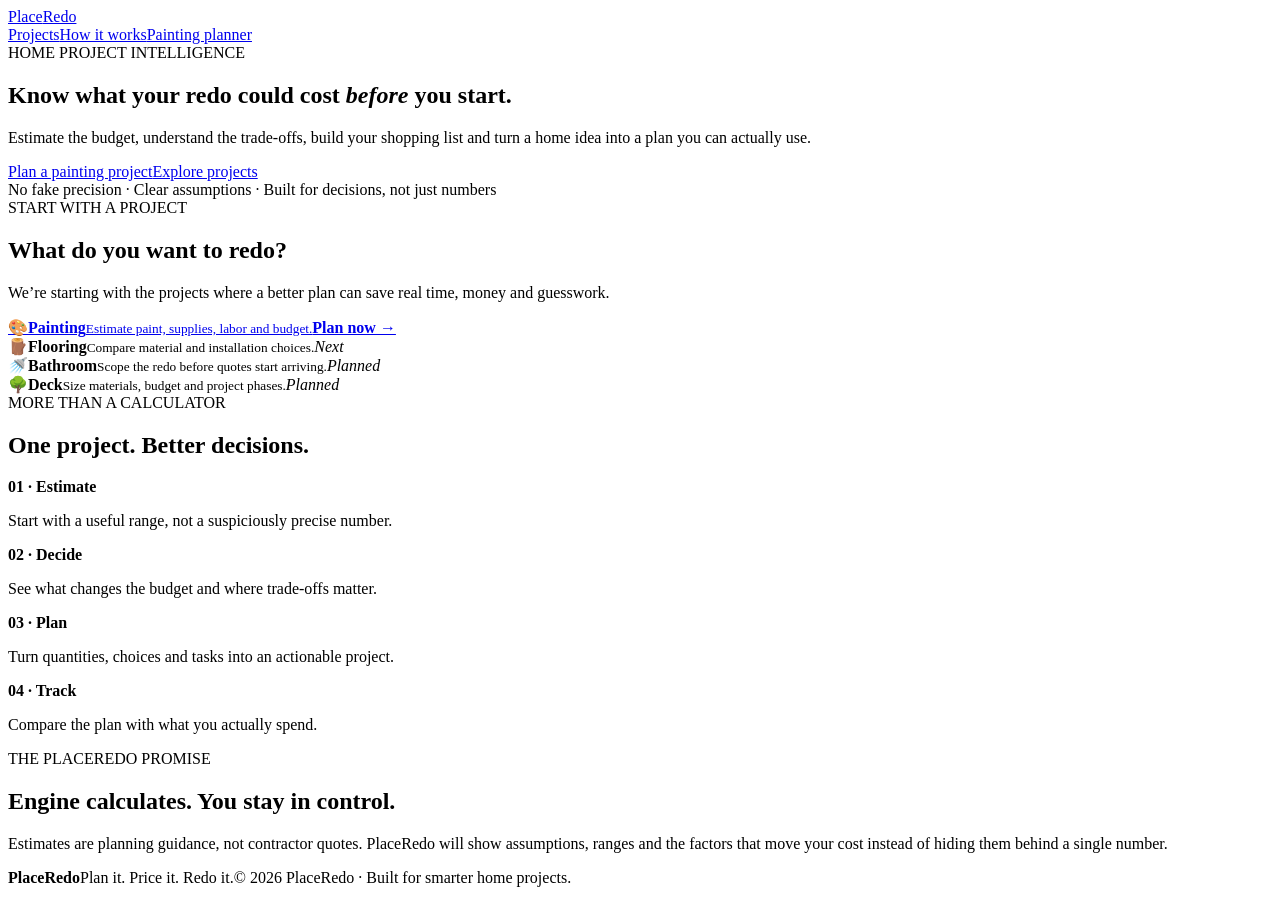
==== index.html @ 25f07af9 "Initialize PlaceRedo foundation and Painting Planner v0.1" ====
<!doctype html>
<html lang="en">
<head>
<meta charset="utf-8"><meta name="viewport" content="width=device-width,initial-scale=1">
<title>PlaceRedo — Plan it. Price it. Redo it.</title>
<meta name="description" content="Plan smarter home projects with practical estimates, material quantities, budget choices and project tracking.">
<link rel="canonical" href="https://placeredo.com/">
<meta property="og:title" content="PlaceRedo — Plan it. Price it. Redo it.">
<meta property="og:description" content="Know the cost. See your options. Make a smarter home project plan.">
<meta property="og:type" content="website"><meta property="og:url" content="https://placeredo.com/">
<link rel="stylesheet" href="assets/css/style.css">
<script type="application/ld+json">{"@context":"https://schema.org","@type":"WebSite","name":"PlaceRedo","url":"https://placeredo.com/","description":"Home project planning and cost intelligence."}</script>
</head>
<body>
<header class="nav"><a class="brand" href="/">Place<span>Redo</span></a><nav><a href="#projects">Projects</a><a href="#how">How it works</a><a href="painting/">Painting planner</a></nav></header>
<main>
<section class="hero"><div class="eyebrow">HOME PROJECT INTELLIGENCE</div><h1>Know what your redo could cost <em>before</em> you start.</h1><p class="lead">Estimate the budget, understand the trade-offs, build your shopping list and turn a home idea into a plan you can actually use.</p><div class="actions"><a class="btn primary" href="painting/">Plan a painting project</a><a class="btn" href="#projects">Explore projects</a></div><div class="trust">No fake precision · Clear assumptions · Built for decisions, not just numbers</div></section>
<section id="projects" class="section"><div class="kicker">START WITH A PROJECT</div><h2>What do you want to redo?</h2><p>We’re starting with the projects where a better plan can save real time, money and guesswork.</p><div class="grid">
<a class="card live" href="painting/"><span>🎨</span><b>Painting</b><small>Estimate paint, supplies, labor and budget.</small><strong>Plan now →</strong></a>
<div class="card"><span>🪵</span><b>Flooring</b><small>Compare material and installation choices.</small><i>Next</i></div>
<div class="card"><span>🚿</span><b>Bathroom</b><small>Scope the redo before quotes start arriving.</small><i>Planned</i></div>
<div class="card"><span>🌳</span><b>Deck</b><small>Size materials, budget and project phases.</small><i>Planned</i></div>
</div></section>
<section id="how" class="section dark"><div class="kicker">MORE THAN A CALCULATOR</div><h2>One project. Better decisions.</h2><div class="steps"><div><b>01 · Estimate</b><p>Start with a useful range, not a suspiciously precise number.</p></div><div><b>02 · Decide</b><p>See what changes the budget and where trade-offs matter.</p></div><div><b>03 · Plan</b><p>Turn quantities, choices and tasks into an actionable project.</p></div><div><b>04 · Track</b><p>Compare the plan with what you actually spend.</p></div></div></section>
<section class="section promise"><div><div class="kicker">THE PLACEREDO PROMISE</div><h2>Engine calculates. You stay in control.</h2></div><p>Estimates are planning guidance, not contractor quotes. PlaceRedo will show assumptions, ranges and the factors that move your cost instead of hiding them behind a single number.</p></section>
</main>
<footer><b>PlaceRedo</b><span>Plan it. Price it. Redo it.</span><span>© 2026 PlaceRedo · Built for smarter home projects.</span></footer>
</body></html>
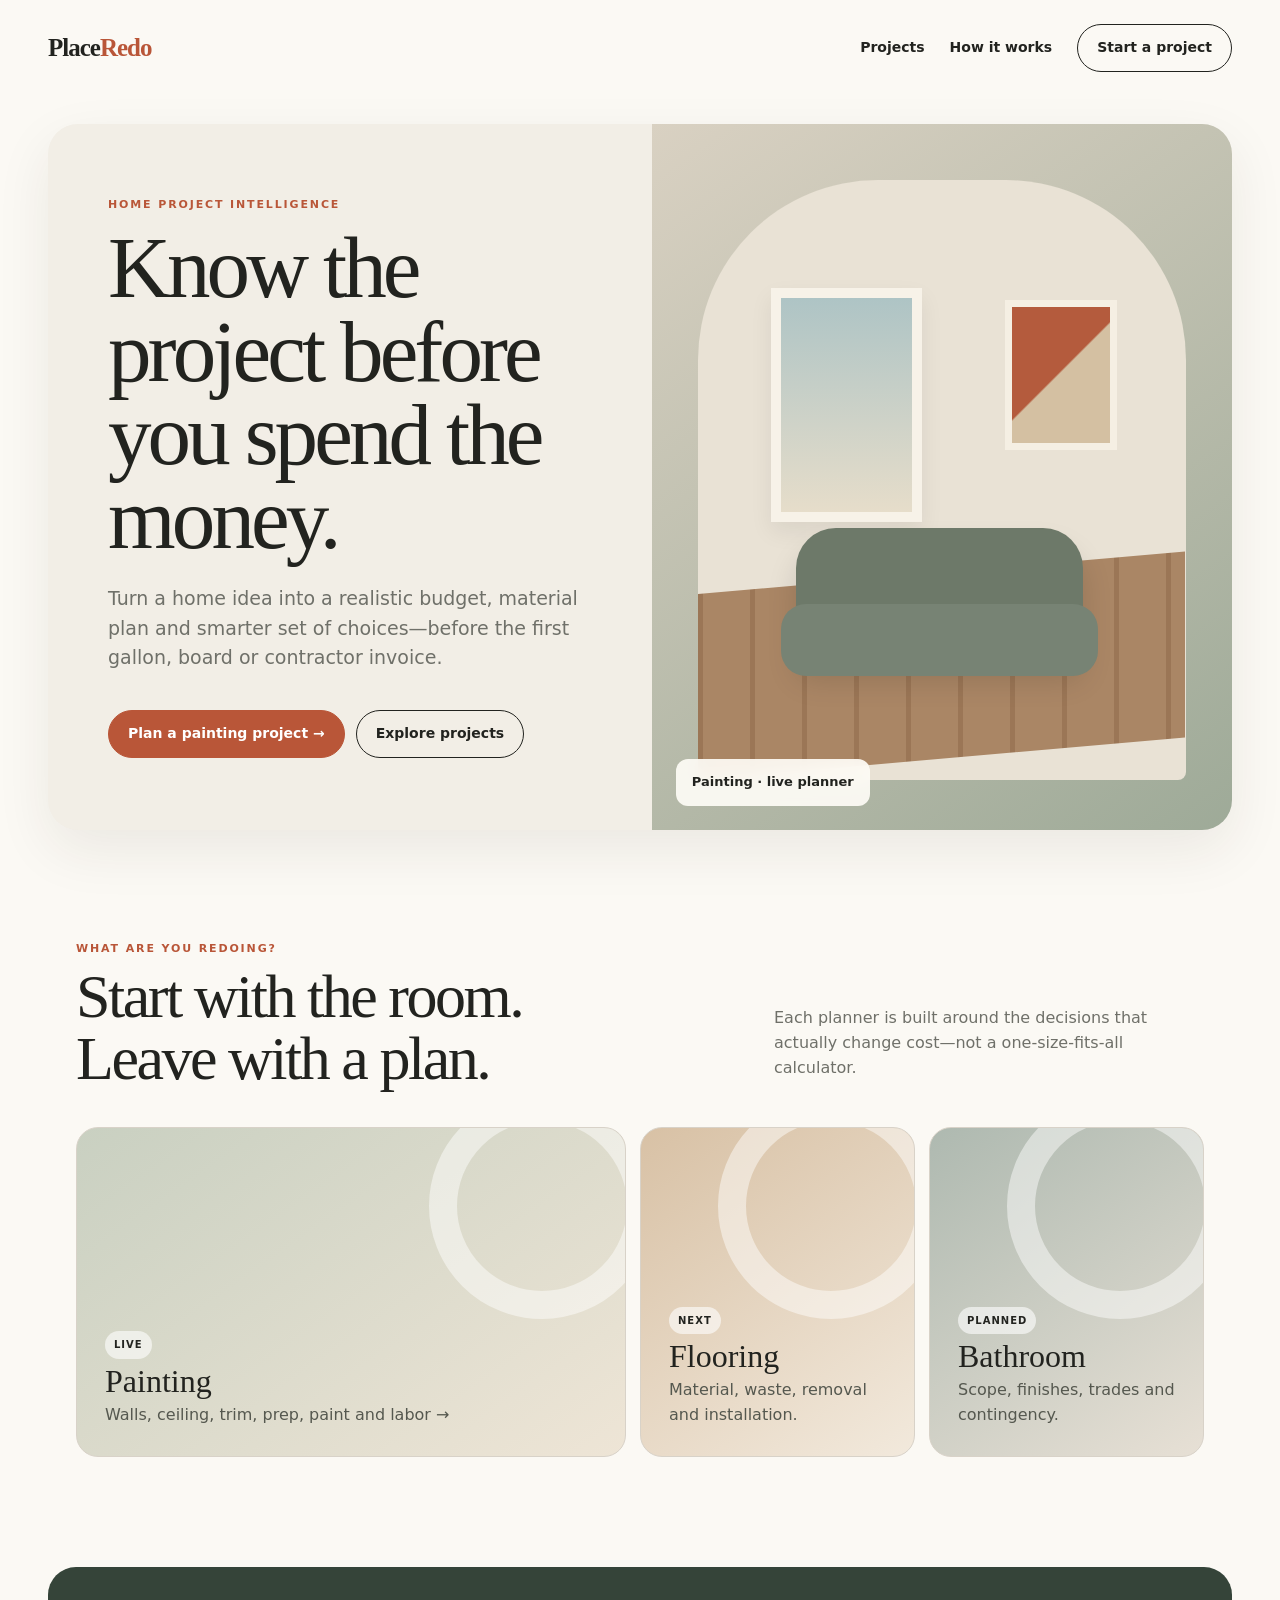
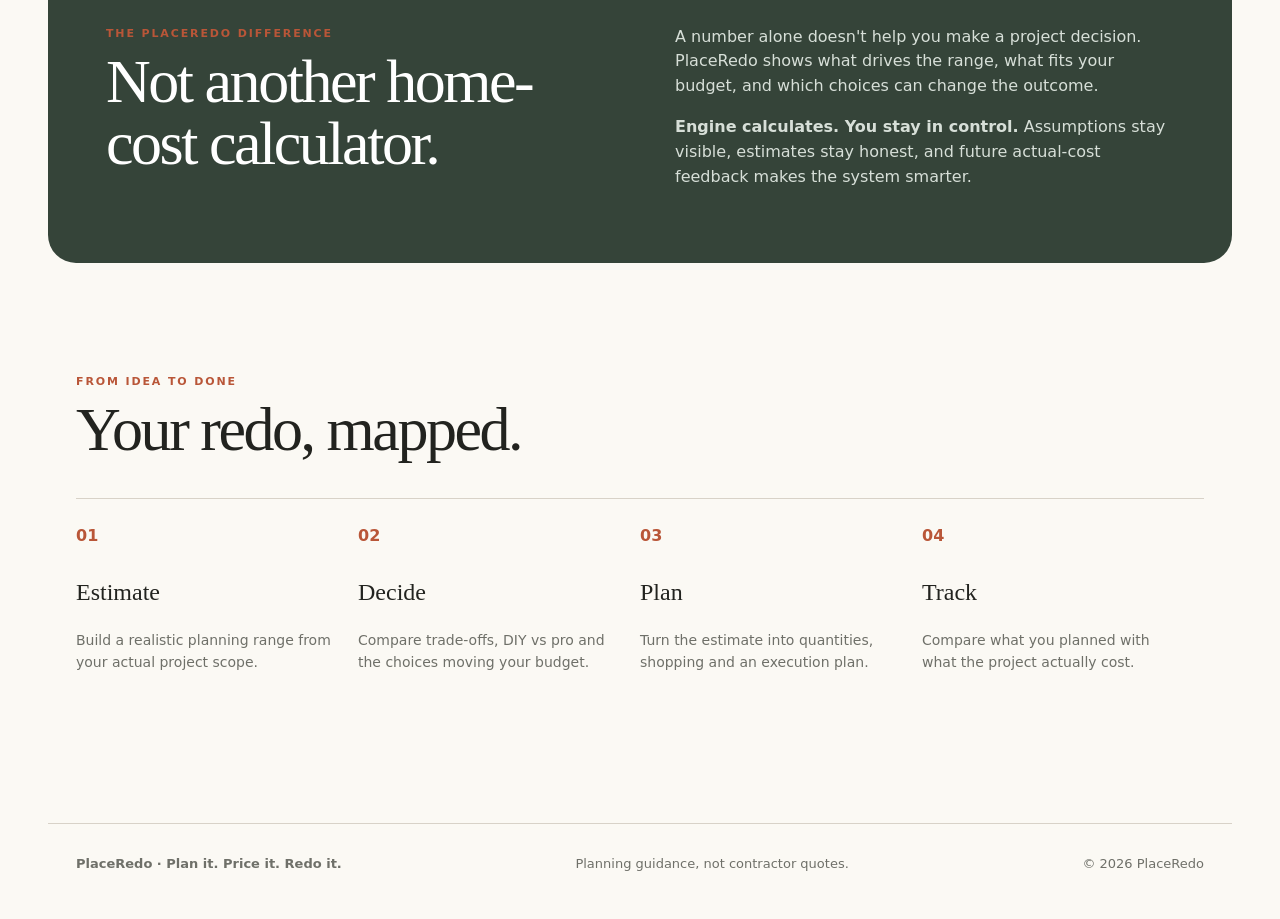
==== commit 00dec657: "Redesign PlaceRedo homepage for homeowner-first v2" ====
--- a/index.html
+++ b/index.html
@@ -1,28 +1,4 @@
-<!doctype html>
-<html lang="en">
-<head>
-<meta charset="utf-8"><meta name="viewport" content="width=device-width,initial-scale=1">
-<title>PlaceRedo — Plan it. Price it. Redo it.</title>
-<meta name="description" content="Plan smarter home projects with practical estimates, material quantities, budget choices and project tracking.">
-<link rel="canonical" href="https://placeredo.com/">
-<meta property="og:title" content="PlaceRedo — Plan it. Price it. Redo it.">
-<meta property="og:description" content="Know the cost. See your options. Make a smarter home project plan.">
-<meta property="og:type" content="website"><meta property="og:url" content="https://placeredo.com/">
-<link rel="stylesheet" href="assets/css/style.css">
-<script type="application/ld+json">{"@context":"https://schema.org","@type":"WebSite","name":"PlaceRedo","url":"https://placeredo.com/","description":"Home project planning and cost intelligence."}</script>
-</head>
-<body>
-<header class="nav"><a class="brand" href="/">Place<span>Redo</span></a><nav><a href="#projects">Projects</a><a href="#how">How it works</a><a href="painting/">Painting planner</a></nav></header>
-<main>
-<section class="hero"><div class="eyebrow">HOME PROJECT INTELLIGENCE</div><h1>Know what your redo could cost <em>before</em> you start.</h1><p class="lead">Estimate the budget, understand the trade-offs, build your shopping list and turn a home idea into a plan you can actually use.</p><div class="actions"><a class="btn primary" href="painting/">Plan a painting project</a><a class="btn" href="#projects">Explore projects</a></div><div class="trust">No fake precision · Clear assumptions · Built for decisions, not just numbers</div></section>
-<section id="projects" class="section"><div class="kicker">START WITH A PROJECT</div><h2>What do you want to redo?</h2><p>We’re starting with the projects where a better plan can save real time, money and guesswork.</p><div class="grid">
-<a class="card live" href="painting/"><span>🎨</span><b>Painting</b><small>Estimate paint, supplies, labor and budget.</small><strong>Plan now →</strong></a>
-<div class="card"><span>🪵</span><b>Flooring</b><small>Compare material and installation choices.</small><i>Next</i></div>
-<div class="card"><span>🚿</span><b>Bathroom</b><small>Scope the redo before quotes start arriving.</small><i>Planned</i></div>
-<div class="card"><span>🌳</span><b>Deck</b><small>Size materials, budget and project phases.</small><i>Planned</i></div>
-</div></section>
-<section id="how" class="section dark"><div class="kicker">MORE THAN A CALCULATOR</div><h2>One project. Better decisions.</h2><div class="steps"><div><b>01 · Estimate</b><p>Start with a useful range, not a suspiciously precise number.</p></div><div><b>02 · Decide</b><p>See what changes the budget and where trade-offs matter.</p></div><div><b>03 · Plan</b><p>Turn quantities, choices and tasks into an actionable project.</p></div><div><b>04 · Track</b><p>Compare the plan with what you actually spend.</p></div></div></section>
-<section class="section promise"><div><div class="kicker">THE PLACEREDO PROMISE</div><h2>Engine calculates. You stay in control.</h2></div><p>Estimates are planning guidance, not contractor quotes. PlaceRedo will show assumptions, ranges and the factors that move your cost instead of hiding them behind a single number.</p></section>
-</main>
-<footer><b>PlaceRedo</b><span>Plan it. Price it. Redo it.</span><span>© 2026 PlaceRedo · Built for smarter home projects.</span></footer>
-</body></html>+<!doctype html><html lang="en"><head><meta charset="utf-8"><meta name="viewport" content="width=device-width,initial-scale=1"><title>PlaceRedo — Plan it. Price it. Redo it.</title><meta name="description" content="Plan smarter home projects with practical estimates, material quantities, budget choices and project tracking."><link rel="canonical" href="https://placeredo.com/"><link rel="stylesheet" href="assets/css/style.css"><meta property="og:title" content="PlaceRedo — Plan it. Price it. Redo it."><meta property="og:description" content="Know the project before you spend the money."><meta property="og:type" content="website"><meta property="og:url" content="https://placeredo.com/"></head><body><header class="nav"><a class="brand" href="./">Place<span>Redo</span></a><nav><a href="#projects">Projects</a><a href="#how">How it works</a><a class="btn" href="painting/">Start a project</a></nav></header><main><section class="hero"><div class="hero-stage"><div class="hero-copy"><div class="kicker">HOME PROJECT INTELLIGENCE</div><h1>Know the project before you spend the money.</h1><p class="lead">Turn a home idea into a realistic budget, material plan and smarter set of choices—before the first gallon, board or contractor invoice.</p><div class="actions"><a class="btn primary" href="painting/">Plan a painting project →</a><a class="btn" href="#projects">Explore projects</a></div></div><div class="hero-visual" aria-label="Stylized finished living room"><div class="room"><div class="window"></div><div class="art"></div><div class="sofa"></div></div><div class="visual-tag">Painting · live planner</div></div></div></section>
+<section id="projects" class="project-section"><div class="section-head"><div><div class="kicker">WHAT ARE YOU REDOING?</div><h2>Start with the room.<br>Leave with a plan.</h2></div><p>Each planner is built around the decisions that actually change cost—not a one-size-fits-all calculator.</p></div><div class="projects"><a class="project" href="painting/"><span class="badge">LIVE</span><h3>Painting</h3><p>Walls, ceiling, trim, prep, paint and labor →</p></a><div class="project"><span class="badge">NEXT</span><h3>Flooring</h3><p>Material, waste, removal and installation.</p></div><div class="project"><span class="badge">PLANNED</span><h3>Bathroom</h3><p>Scope, finishes, trades and contingency.</p></div></div></section>
+<section class="story"><div><div class="kicker">THE PLACEREDO DIFFERENCE</div><h2>Not another home-cost calculator.</h2></div><div><p>A number alone doesn't help you make a project decision. PlaceRedo shows what drives the range, what fits your budget, and which choices can change the outcome.</p><p><b>Engine calculates. You stay in control.</b> Assumptions stay visible, estimates stay honest, and future actual-cost feedback makes the system smarter.</p></div></section>
+<section id="how" class="steps"><div class="section-head"><div><div class="kicker">FROM IDEA TO DONE</div><h2>Your redo, mapped.</h2></div></div><div class="steps-grid"><div class="step"><b>01</b><h3>Estimate</h3><p>Build a realistic planning range from your actual project scope.</p></div><div class="step"><b>02</b><h3>Decide</h3><p>Compare trade-offs, DIY vs pro and the choices moving your budget.</p></div><div class="step"><b>03</b><h3>Plan</h3><p>Turn the estimate into quantities, shopping and an execution plan.</p></div><div class="step"><b>04</b><h3>Track</h3><p>Compare what you planned with what the project actually cost.</p></div></div></section></main><footer><b>PlaceRedo · Plan it. Price it. Redo it.</b><span>Planning guidance, not contractor quotes.</span><span>© 2026 PlaceRedo</span></footer></body></html>
--- a/assets/css/style.css
+++ b/assets/css/style.css
@@ -0,0 +1 @@
+:root{--ink:#22231f;--muted:#6f7069;--plaster:#f2eee6;--paper:#fbf9f4;--card:#fffdf8;--terracotta:#b95638;--terracotta-dark:#91412b;--sage:#697a67;--olive:#354439;--sand:#d7c8b1;--line:#d8d2c8;--shadow:0 20px 55px rgba(45,39,31,.08);--serif:Georgia,"Times New Roman",serif;--sans:Inter,ui-sans-serif,system-ui,-apple-system,BlinkMacSystemFont,"Segoe UI",sans-serif}*{box-sizing:border-box}html{scroll-behavior:smooth}body{margin:0;background:var(--paper);color:var(--ink);font-family:var(--sans);line-height:1.55}a{color:inherit;text-decoration:none}.nav{max-width:1240px;margin:auto;padding:24px 28px;display:flex;align-items:center;justify-content:space-between;gap:28px}.brand{font-family:var(--serif);font-size:25px;font-weight:700;letter-spacing:-1px}.brand span{color:var(--terracotta)}nav{display:flex;gap:25px;align-items:center;font-size:14px;font-weight:700}nav a:hover{color:var(--terracotta)}.hero{max-width:1240px;margin:28px auto 0;padding:0 28px}.hero-stage{min-height:610px;border-radius:30px;overflow:hidden;background:var(--plaster);display:grid;grid-template-columns:1.02fr .98fr;box-shadow:var(--shadow)}.hero-copy{padding:72px 60px;display:flex;flex-direction:column;justify-content:center}.kicker,.eyebrow{font-size:11px;font-weight:850;letter-spacing:.17em;text-transform:uppercase;color:var(--terracotta)}h1,h2,h3,p{margin-top:0}.hero h1,.planner h1,.section-title h2,.method h2{font-family:var(--serif);font-weight:500;letter-spacing:-.045em;line-height:.96}.hero h1{font-size:clamp(52px,6.8vw,88px);margin:13px 0 24px}.lead{font-size:19px;color:var(--muted);max-width:650px}.actions{display:flex;gap:11px;flex-wrap:wrap;margin-top:18px}.btn{display:inline-flex;align-items:center;justify-content:center;min-height:48px;padding:0 19px;border:1px solid var(--ink);border-radius:999px;font-weight:800;font-size:14px}.btn.primary{background:var(--terracotta);border-color:var(--terracotta);color:#fff}.btn.primary:hover{background:var(--terracotta-dark)}.hero-visual{position:relative;min-height:610px;background:linear-gradient(145deg,#d9d1c2,#9eaa98);overflow:hidden}.room{position:absolute;inset:8% 8% 7%;background:#e9e2d5;border-radius:180px 180px 8px 8px;overflow:hidden}.room:before{content:"";position:absolute;left:0;right:0;bottom:0;height:31%;background:repeating-linear-gradient(90deg,#9b7656 0 5px,#aa8665 5px 52px);transform:skewY(-5deg);transform-origin:left bottom}.window{position:absolute;left:15%;top:18%;width:31%;height:39%;background:linear-gradient(#aec4c5,#e6ddca);border:10px solid #f7f2e8;box-shadow:0 10px 22px #0001}.sofa{position:absolute;left:20%;bottom:20%;width:59%;height:22%;border-radius:40px 40px 14px 14px;background:#6d7969;box-shadow:0 20px 30px #0002}.sofa:before{content:"";position:absolute;left:-5%;right:-5%;bottom:-12%;height:55%;border-radius:25px;background:#778374}.art{position:absolute;right:14%;top:20%;width:23%;height:25%;border:7px solid #f5efe3;background:linear-gradient(135deg,#b45b3d 0 48%,#d4c0a2 49%)}.visual-tag{position:absolute;left:24px;bottom:24px;background:#fffdf8e8;backdrop-filter:blur(8px);padding:13px 16px;border-radius:12px;font-size:13px;font-weight:800}.project-section,.story,.steps{max-width:1184px;margin:110px auto;padding:0 28px}.section-head{display:flex;justify-content:space-between;align-items:end;gap:30px;margin-bottom:30px}.section-head h2,.story h2{font:500 clamp(38px,5vw,62px)/1 var(--serif);letter-spacing:-.04em;margin:8px 0}.section-head p{max-width:430px;color:var(--muted)}.projects{display:grid;grid-template-columns:2fr 1fr 1fr;gap:14px}.project{min-height:330px;border-radius:22px;padding:28px;display:flex;flex-direction:column;justify-content:flex-end;position:relative;overflow:hidden;background:var(--plaster);border:1px solid var(--line)}.project:first-child{background:linear-gradient(145deg,#c9d0c1,#eee5d6)}.project:nth-child(2){background:linear-gradient(145deg,#d8c1a5,#f2e9dc)}.project:nth-child(3){background:linear-gradient(145deg,#aeb9b0,#e7e0d5)}.project:before{content:"";position:absolute;width:170px;height:170px;border:28px solid #fff7;border-radius:50%;right:-30px;top:-35px}.project>*{position:relative}.project h3{font:500 32px/1 var(--serif);margin:6px 0}.project p{color:#55584f;margin:0}.badge{align-self:flex-start;background:#fff9;border-radius:999px;padding:6px 9px;font-size:10px;font-weight:850;letter-spacing:.1em}.story{background:var(--olive);color:#fff;border-radius:28px;padding:58px;display:grid;grid-template-columns:1fr 1fr;gap:70px}.story p{color:#d7dfd8}.steps-grid{display:grid;grid-template-columns:repeat(4,1fr);border-top:1px solid var(--line)}.step{padding:25px 22px 25px 0}.step b{display:block;color:var(--terracotta);margin-bottom:30px}.step h3{font:500 24px var(--serif)}.step p{color:var(--muted);font-size:14px}footer{border-top:1px solid var(--line);max-width:1184px;margin:90px auto 0;padding:30px 28px 45px;display:flex;justify-content:space-between;gap:20px;color:var(--muted);font-size:13px}@media(max-width:900px){.hero-stage{grid-template-columns:1fr}.hero-copy{padding:55px 38px}.hero-visual{min-height:430px}.projects{grid-template-columns:1fr 1fr}.project:first-child{grid-column:1/-1}.story{grid-template-columns:1fr;gap:20px}.steps-grid{grid-template-columns:1fr 1fr}}@media(max-width:600px){.nav{padding:20px}.nav nav a:not(:last-child){display:none}.hero{padding:0 14px;margin-top:8px}.hero-stage{border-radius:20px}.hero-copy{padding:40px 25px}.hero h1{font-size:49px}.hero-visual{min-height:340px}.project-section,.steps{margin-top:75px;padding:0 18px}.section-head{display:block}.projects{grid-template-columns:1fr}.project:first-child{grid-column:auto}.project{min-height:250px}.story{margin:75px 14px;padding:34px 25px}.steps-grid{grid-template-columns:1fr}.step{border-bottom:1px solid var(--line)}footer{margin-top:65px;padding:25px 20px;flex-direction:column}}
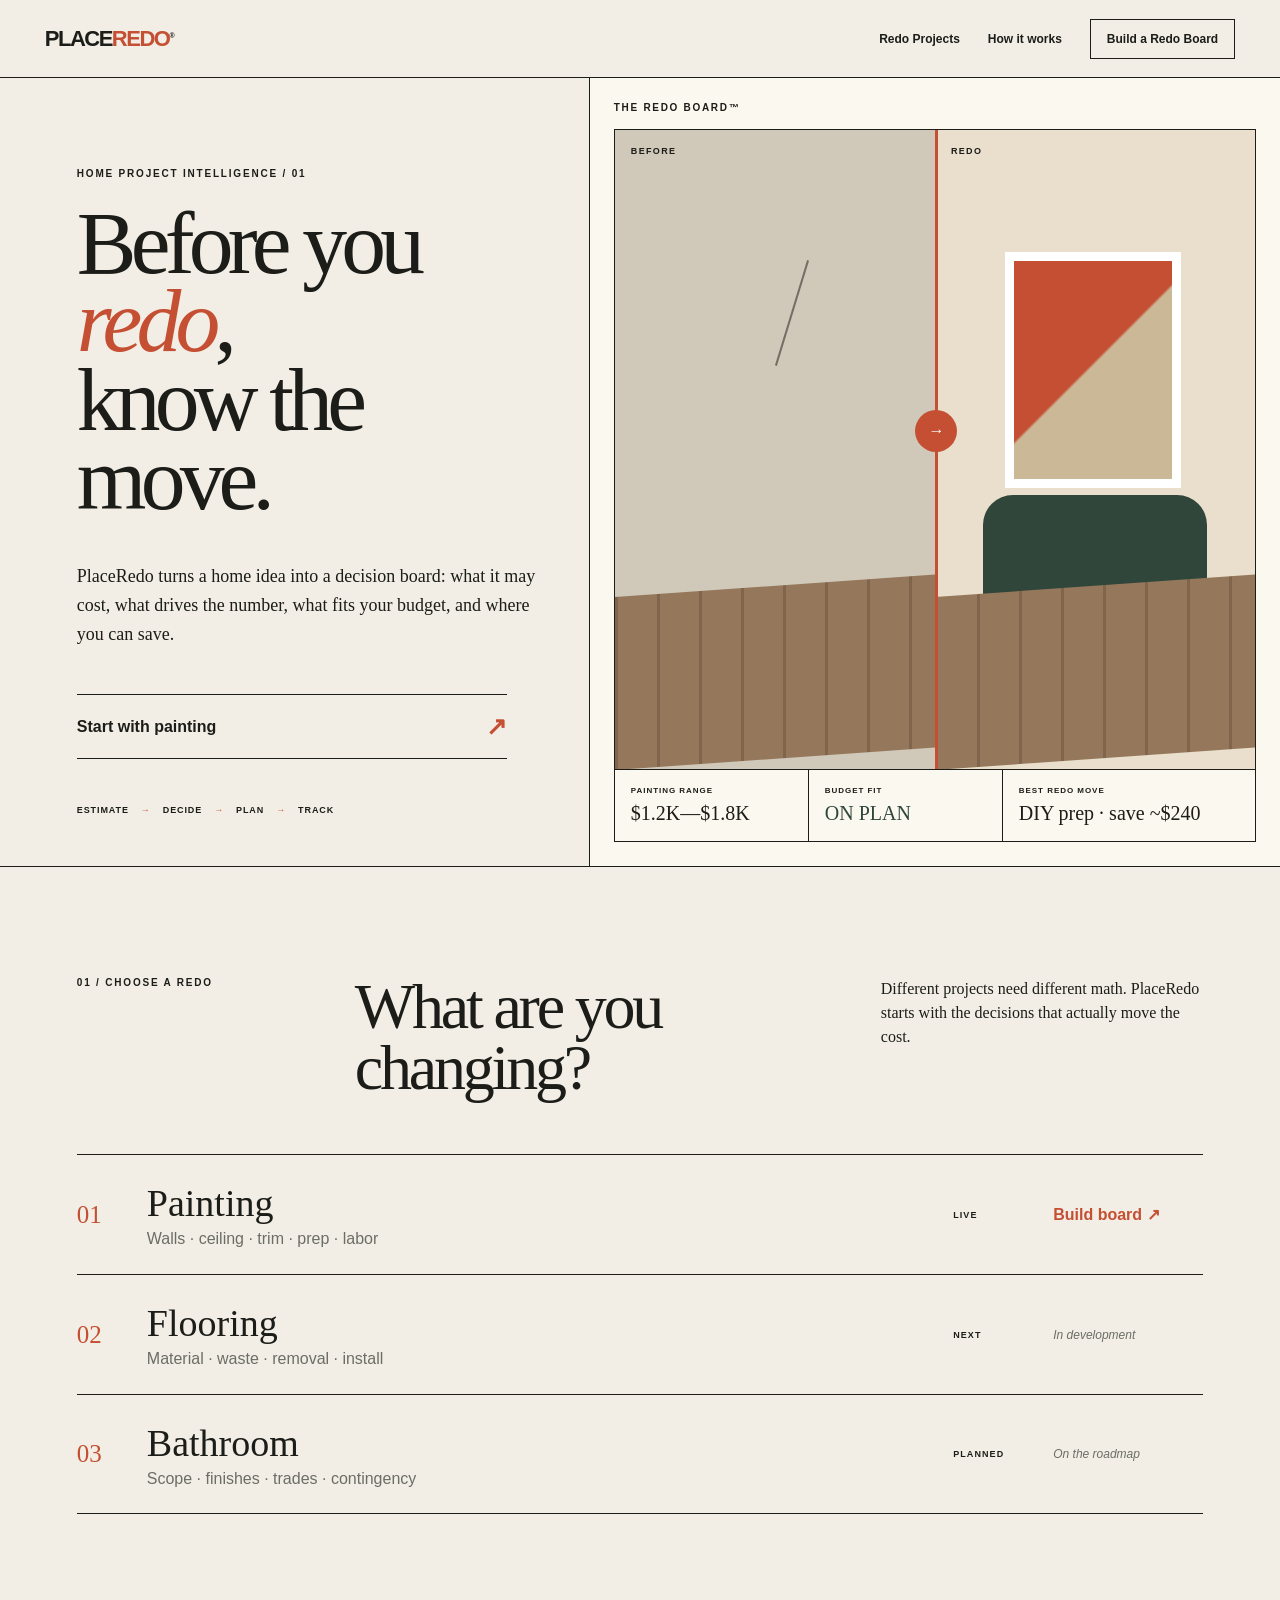
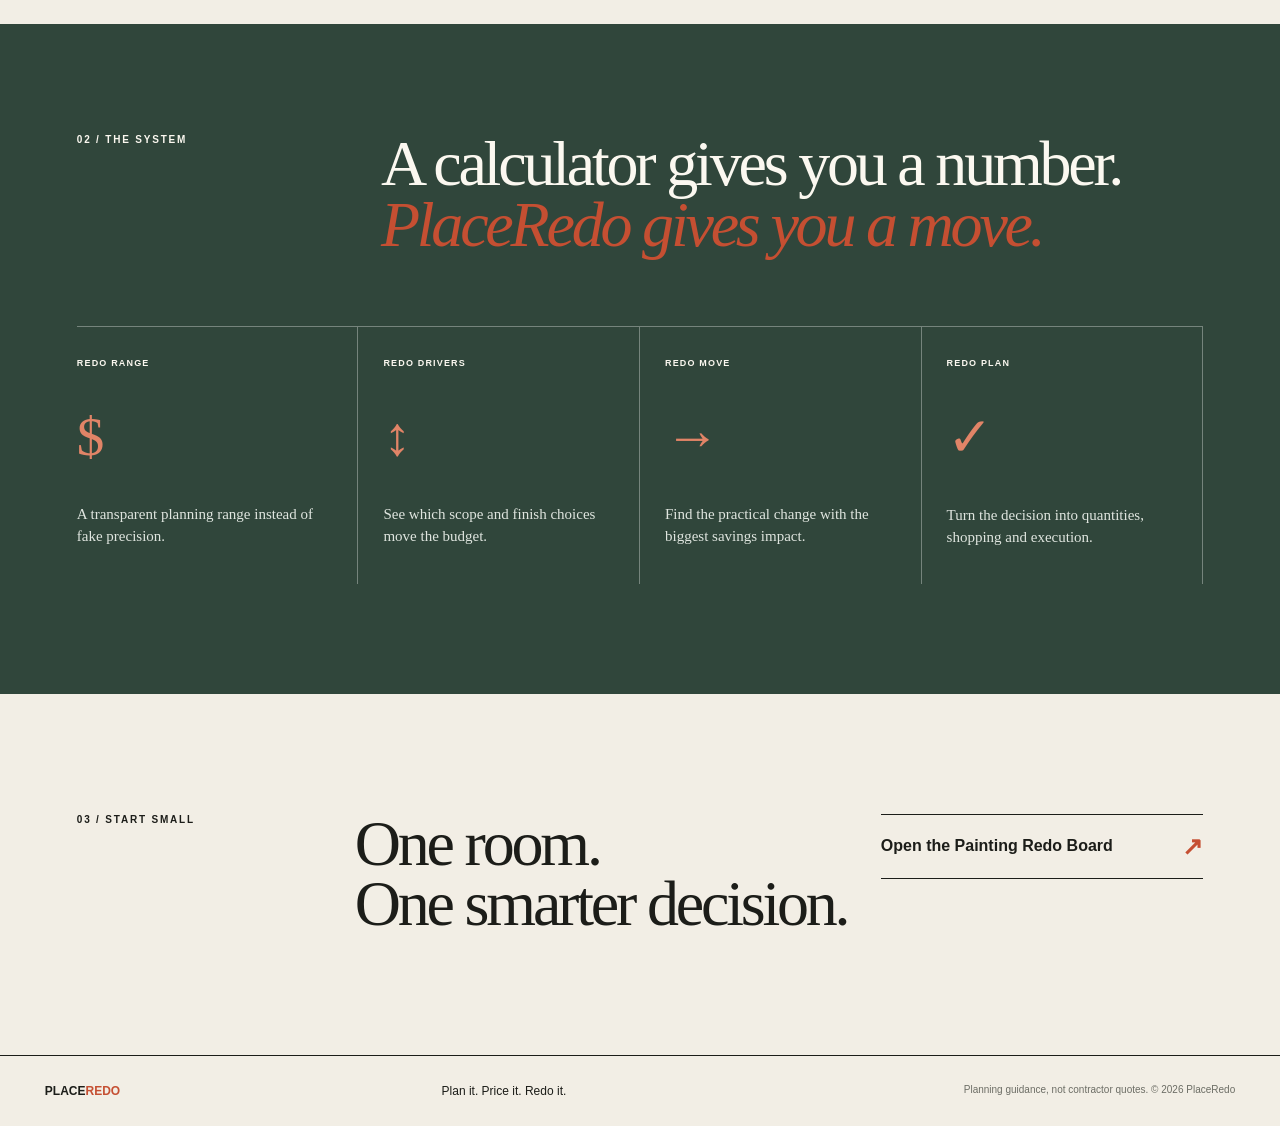
==== commit 2172dbfa: "Rebuild homepage around PlaceRedo Redo Board identity" ====
--- a/index.html
+++ b/index.html
@@ -1,4 +1,6 @@
-<!doctype html><html lang="en"><head><meta charset="utf-8"><meta name="viewport" content="width=device-width,initial-scale=1"><title>PlaceRedo — Plan it. Price it. Redo it.</title><meta name="description" content="Plan smarter home projects with practical estimates, material quantities, budget choices and project tracking."><link rel="canonical" href="https://placeredo.com/"><link rel="stylesheet" href="assets/css/style.css"><meta property="og:title" content="PlaceRedo — Plan it. Price it. Redo it."><meta property="og:description" content="Know the project before you spend the money."><meta property="og:type" content="website"><meta property="og:url" content="https://placeredo.com/"></head><body><header class="nav"><a class="brand" href="./">Place<span>Redo</span></a><nav><a href="#projects">Projects</a><a href="#how">How it works</a><a class="btn" href="painting/">Start a project</a></nav></header><main><section class="hero"><div class="hero-stage"><div class="hero-copy"><div class="kicker">HOME PROJECT INTELLIGENCE</div><h1>Know the project before you spend the money.</h1><p class="lead">Turn a home idea into a realistic budget, material plan and smarter set of choices—before the first gallon, board or contractor invoice.</p><div class="actions"><a class="btn primary" href="painting/">Plan a painting project →</a><a class="btn" href="#projects">Explore projects</a></div></div><div class="hero-visual" aria-label="Stylized finished living room"><div class="room"><div class="window"></div><div class="art"></div><div class="sofa"></div></div><div class="visual-tag">Painting · live planner</div></div></div></section>
-<section id="projects" class="project-section"><div class="section-head"><div><div class="kicker">WHAT ARE YOU REDOING?</div><h2>Start with the room.<br>Leave with a plan.</h2></div><p>Each planner is built around the decisions that actually change cost—not a one-size-fits-all calculator.</p></div><div class="projects"><a class="project" href="painting/"><span class="badge">LIVE</span><h3>Painting</h3><p>Walls, ceiling, trim, prep, paint and labor →</p></a><div class="project"><span class="badge">NEXT</span><h3>Flooring</h3><p>Material, waste, removal and installation.</p></div><div class="project"><span class="badge">PLANNED</span><h3>Bathroom</h3><p>Scope, finishes, trades and contingency.</p></div></div></section>
-<section class="story"><div><div class="kicker">THE PLACEREDO DIFFERENCE</div><h2>Not another home-cost calculator.</h2></div><div><p>A number alone doesn't help you make a project decision. PlaceRedo shows what drives the range, what fits your budget, and which choices can change the outcome.</p><p><b>Engine calculates. You stay in control.</b> Assumptions stay visible, estimates stay honest, and future actual-cost feedback makes the system smarter.</p></div></section>
-<section id="how" class="steps"><div class="section-head"><div><div class="kicker">FROM IDEA TO DONE</div><h2>Your redo, mapped.</h2></div></div><div class="steps-grid"><div class="step"><b>01</b><h3>Estimate</h3><p>Build a realistic planning range from your actual project scope.</p></div><div class="step"><b>02</b><h3>Decide</h3><p>Compare trade-offs, DIY vs pro and the choices moving your budget.</p></div><div class="step"><b>03</b><h3>Plan</h3><p>Turn the estimate into quantities, shopping and an execution plan.</p></div><div class="step"><b>04</b><h3>Track</h3><p>Compare what you planned with what the project actually cost.</p></div></div></section></main><footer><b>PlaceRedo · Plan it. Price it. Redo it.</b><span>Planning guidance, not contractor quotes.</span><span>© 2026 PlaceRedo</span></footer></body></html>+<!doctype html><html lang="en"><head><meta charset="utf-8"><meta name="viewport" content="width=device-width,initial-scale=1"><title>PlaceRedo — Know Your Redo Before You Spend</title><meta name="description" content="Turn a home project into a realistic cost range, smarter choices and an actionable Redo Plan."><link rel="canonical" href="https://placeredo.com/"><link rel="stylesheet" href="assets/css/style.css"></head><body><header class="nav"><a class="brand" href="./">PLACE<span>REDO</span><sup>®</sup></a><nav><a href="#projects">Redo Projects</a><a href="#system">How it works</a><a class="nav-cta" href="painting/">Build a Redo Board</a></nav></header><main>
+<section class="v3hero"><div class="hero-copy"><span class="stamp">HOME PROJECT INTELLIGENCE / 01</span><h1>Before you <em>redo</em>,<br>know the move.</h1><p>PlaceRedo turns a home idea into a decision board: what it may cost, what drives the number, what fits your budget, and where you can save.</p><a class="arrow-link" href="painting/">Start with painting <b>↗</b></a><div class="hero-proof"><span>ESTIMATE</span><i>→</i><span>DECIDE</span><i>→</i><span>PLAN</span><i>→</i><span>TRACK</span></div></div>
+<div class="redo-demo"><div class="demo-label">THE REDO BOARD™</div><div class="split-room"><div class="half before"><span>BEFORE</span><div class="crack"></div></div><div class="half after"><span>REDO</span><div class="frame"></div><div class="bench"></div></div><div class="redo-line"><b>→</b></div></div><div class="demo-data"><div><small>PAINTING RANGE</small><strong>$1.2K—$1.8K</strong></div><div><small>BUDGET FIT</small><strong class="good">ON PLAN</strong></div><div><small>BEST REDO MOVE</small><strong>DIY prep · save ~$240</strong></div></div></div></section>
+<section id="projects" class="project-ledger"><div class="ledger-head"><span>01 / CHOOSE A REDO</span><h2>What are you changing?</h2><p>Different projects need different math. PlaceRedo starts with the decisions that actually move the cost.</p></div><div class="ledger-row live"><b>01</b><div><h3>Painting</h3><p>Walls · ceiling · trim · prep · labor</p></div><span>LIVE</span><a href="painting/">Build board ↗</a></div><div class="ledger-row"><b>02</b><div><h3>Flooring</h3><p>Material · waste · removal · install</p></div><span>NEXT</span><i>In development</i></div><div class="ledger-row"><b>03</b><div><h3>Bathroom</h3><p>Scope · finishes · trades · contingency</p></div><span>PLANNED</span><i>On the roadmap</i></div></section>
+<section id="system" class="manifesto"><div class="manifesto-title"><span>02 / THE SYSTEM</span><h2>A calculator gives you a number.<br><em>PlaceRedo gives you a move.</em></h2></div><div class="manifesto-grid"><article><b>REDO RANGE</b><strong>$</strong><p>A transparent planning range instead of fake precision.</p></article><article><b>REDO DRIVERS</b><strong>↕</strong><p>See which scope and finish choices move the budget.</p></article><article><b>REDO MOVE</b><strong>→</strong><p>Find the practical change with the biggest savings impact.</p></article><article><b>REDO PLAN</b><strong>✓</strong><p>Turn the decision into quantities, shopping and execution.</p></article></div></section>
+<section class="closing"><span>03 / START SMALL</span><h2>One room.<br>One smarter decision.</h2><a href="painting/">Open the Painting Redo Board <b>↗</b></a></section></main><footer><b>PLACE<span>REDO</span></b><p>Plan it. Price it. Redo it.</p><small>Planning guidance, not contractor quotes. © 2026 PlaceRedo</small></footer></body></html>
--- a/assets/css/style.css
+++ b/assets/css/style.css
@@ -1 +1 @@
-:root{--ink:#22231f;--muted:#6f7069;--plaster:#f2eee6;--paper:#fbf9f4;--card:#fffdf8;--terracotta:#b95638;--terracotta-dark:#91412b;--sage:#697a67;--olive:#354439;--sand:#d7c8b1;--line:#d8d2c8;--shadow:0 20px 55px rgba(45,39,31,.08);--serif:Georgia,"Times New Roman",serif;--sans:Inter,ui-sans-serif,system-ui,-apple-system,BlinkMacSystemFont,"Segoe UI",sans-serif}*{box-sizing:border-box}html{scroll-behavior:smooth}body{margin:0;background:var(--paper);color:var(--ink);font-family:var(--sans);line-height:1.55}a{color:inherit;text-decoration:none}.nav{max-width:1240px;margin:auto;padding:24px 28px;display:flex;align-items:center;justify-content:space-between;gap:28px}.brand{font-family:var(--serif);font-size:25px;font-weight:700;letter-spacing:-1px}.brand span{color:var(--terracotta)}nav{display:flex;gap:25px;align-items:center;font-size:14px;font-weight:700}nav a:hover{color:var(--terracotta)}.hero{max-width:1240px;margin:28px auto 0;padding:0 28px}.hero-stage{min-height:610px;border-radius:30px;overflow:hidden;background:var(--plaster);display:grid;grid-template-columns:1.02fr .98fr;box-shadow:var(--shadow)}.hero-copy{padding:72px 60px;display:flex;flex-direction:column;justify-content:center}.kicker,.eyebrow{font-size:11px;font-weight:850;letter-spacing:.17em;text-transform:uppercase;color:var(--terracotta)}h1,h2,h3,p{margin-top:0}.hero h1,.planner h1,.section-title h2,.method h2{font-family:var(--serif);font-weight:500;letter-spacing:-.045em;line-height:.96}.hero h1{font-size:clamp(52px,6.8vw,88px);margin:13px 0 24px}.lead{font-size:19px;color:var(--muted);max-width:650px}.actions{display:flex;gap:11px;flex-wrap:wrap;margin-top:18px}.btn{display:inline-flex;align-items:center;justify-content:center;min-height:48px;padding:0 19px;border:1px solid var(--ink);border-radius:999px;font-weight:800;font-size:14px}.btn.primary{background:var(--terracotta);border-color:var(--terracotta);color:#fff}.btn.primary:hover{background:var(--terracotta-dark)}.hero-visual{position:relative;min-height:610px;background:linear-gradient(145deg,#d9d1c2,#9eaa98);overflow:hidden}.room{position:absolute;inset:8% 8% 7%;background:#e9e2d5;border-radius:180px 180px 8px 8px;overflow:hidden}.room:before{content:"";position:absolute;left:0;right:0;bottom:0;height:31%;background:repeating-linear-gradient(90deg,#9b7656 0 5px,#aa8665 5px 52px);transform:skewY(-5deg);transform-origin:left bottom}.window{position:absolute;left:15%;top:18%;width:31%;height:39%;background:linear-gradient(#aec4c5,#e6ddca);border:10px solid #f7f2e8;box-shadow:0 10px 22px #0001}.sofa{position:absolute;left:20%;bottom:20%;width:59%;height:22%;border-radius:40px 40px 14px 14px;background:#6d7969;box-shadow:0 20px 30px #0002}.sofa:before{content:"";position:absolute;left:-5%;right:-5%;bottom:-12%;height:55%;border-radius:25px;background:#778374}.art{position:absolute;right:14%;top:20%;width:23%;height:25%;border:7px solid #f5efe3;background:linear-gradient(135deg,#b45b3d 0 48%,#d4c0a2 49%)}.visual-tag{position:absolute;left:24px;bottom:24px;background:#fffdf8e8;backdrop-filter:blur(8px);padding:13px 16px;border-radius:12px;font-size:13px;font-weight:800}.project-section,.story,.steps{max-width:1184px;margin:110px auto;padding:0 28px}.section-head{display:flex;justify-content:space-between;align-items:end;gap:30px;margin-bottom:30px}.section-head h2,.story h2{font:500 clamp(38px,5vw,62px)/1 var(--serif);letter-spacing:-.04em;margin:8px 0}.section-head p{max-width:430px;color:var(--muted)}.projects{display:grid;grid-template-columns:2fr 1fr 1fr;gap:14px}.project{min-height:330px;border-radius:22px;padding:28px;display:flex;flex-direction:column;justify-content:flex-end;position:relative;overflow:hidden;background:var(--plaster);border:1px solid var(--line)}.project:first-child{background:linear-gradient(145deg,#c9d0c1,#eee5d6)}.project:nth-child(2){background:linear-gradient(145deg,#d8c1a5,#f2e9dc)}.project:nth-child(3){background:linear-gradient(145deg,#aeb9b0,#e7e0d5)}.project:before{content:"";position:absolute;width:170px;height:170px;border:28px solid #fff7;border-radius:50%;right:-30px;top:-35px}.project>*{position:relative}.project h3{font:500 32px/1 var(--serif);margin:6px 0}.project p{color:#55584f;margin:0}.badge{align-self:flex-start;background:#fff9;border-radius:999px;padding:6px 9px;font-size:10px;font-weight:850;letter-spacing:.1em}.story{background:var(--olive);color:#fff;border-radius:28px;padding:58px;display:grid;grid-template-columns:1fr 1fr;gap:70px}.story p{color:#d7dfd8}.steps-grid{display:grid;grid-template-columns:repeat(4,1fr);border-top:1px solid var(--line)}.step{padding:25px 22px 25px 0}.step b{display:block;color:var(--terracotta);margin-bottom:30px}.step h3{font:500 24px var(--serif)}.step p{color:var(--muted);font-size:14px}footer{border-top:1px solid var(--line);max-width:1184px;margin:90px auto 0;padding:30px 28px 45px;display:flex;justify-content:space-between;gap:20px;color:var(--muted);font-size:13px}@media(max-width:900px){.hero-stage{grid-template-columns:1fr}.hero-copy{padding:55px 38px}.hero-visual{min-height:430px}.projects{grid-template-columns:1fr 1fr}.project:first-child{grid-column:1/-1}.story{grid-template-columns:1fr;gap:20px}.steps-grid{grid-template-columns:1fr 1fr}}@media(max-width:600px){.nav{padding:20px}.nav nav a:not(:last-child){display:none}.hero{padding:0 14px;margin-top:8px}.hero-stage{border-radius:20px}.hero-copy{padding:40px 25px}.hero h1{font-size:49px}.hero-visual{min-height:340px}.project-section,.steps{margin-top:75px;padding:0 18px}.section-head{display:block}.projects{grid-template-columns:1fr}.project:first-child{grid-column:auto}.project{min-height:250px}.story{margin:75px 14px;padding:34px 25px}.steps-grid{grid-template-columns:1fr}.step{border-bottom:1px solid var(--line)}footer{margin-top:65px;padding:25px 20px;flex-direction:column}}+:root{--ink:#1c1d19;--paper:#f2eee5;--cream:#fbf8f0;--red:#c54f32;--red2:#963822;--sage:#aeb8a3;--green:#30463b;--line:#bdb8ae;--muted:#6c6d65;--serif:Georgia,"Times New Roman",serif;--sans:Arial,Helvetica,sans-serif}*{box-sizing:border-box}html{scroll-behavior:smooth}body{margin:0;background:var(--paper);color:var(--ink);font-family:var(--sans)}a{color:inherit;text-decoration:none}.nav{height:78px;padding:0 3.5vw;display:flex;align-items:center;justify-content:space-between;border-bottom:1px solid var(--ink)}.brand{font-weight:900;letter-spacing:-1.5px;font-size:22px}.brand span,footer span{color:var(--red)}.brand sup{font-size:7px}.nav nav{display:flex;gap:28px;align-items:center;font-size:12px;font-weight:700}.nav-cta{border:1px solid var(--ink);padding:12px 16px}.v3hero{min-height:690px;display:grid;grid-template-columns:46% 54%;border-bottom:1px solid var(--ink)}.hero-copy{padding:7vw 4vw 4vw 6vw;display:flex;flex-direction:column;justify-content:center}.stamp,.ledger-head>span,.manifesto-title>span,.closing>span{font-size:10px;letter-spacing:.18em;font-weight:900}.hero-copy h1{font:500 clamp(56px,7vw,100px)/.88 var(--serif);letter-spacing:-.065em;margin:25px 0}.hero-copy h1 em,.manifesto h2 em{color:var(--red);font-weight:500}.hero-copy p{font:18px/1.6 var(--serif);max-width:540px}.arrow-link,.closing a{display:flex;justify-content:space-between;align-items:center;border-top:1px solid var(--ink);border-bottom:1px solid var(--ink);padding:17px 0;margin-top:28px;font-weight:800;max-width:430px}.arrow-link b,.closing a b{font-size:25px;color:var(--red)}.hero-proof{margin-top:46px;display:flex;gap:12px;align-items:center;font-size:9px;font-weight:900;letter-spacing:.1em}.hero-proof i{color:var(--red);font-style:normal}.redo-demo{background:var(--cream);border-left:1px solid var(--ink);padding:24px;display:grid;grid-template-rows:auto 1fr auto}.demo-label{font-size:10px;font-weight:900;letter-spacing:.17em;padding-bottom:16px}.split-room{position:relative;display:grid;grid-template-columns:1fr 1fr;min-height:440px;border:1px solid var(--ink);overflow:hidden}.half{position:relative;padding:16px;font-size:9px;font-weight:900;letter-spacing:.15em}.before{background:#d0c8b9}.after{background:#e9dfcc}.before:after,.after:after{content:"";position:absolute;left:0;right:0;bottom:0;height:27%;background:repeating-linear-gradient(90deg,#80654c 0 3px,#95785c 3px 42px);transform:skewY(-4deg);transform-origin:left}.crack{position:absolute;left:55%;top:20%;width:2px;height:110px;background:#746e64;transform:rotate(17deg)}.frame{position:absolute;left:22%;top:19%;width:55%;height:37%;border:9px solid #fff;background:linear-gradient(135deg,var(--red) 0 48%,#cbb897 49%)}.bench{position:absolute;left:15%;bottom:25%;width:70%;height:18%;background:var(--green);border-radius:30px 30px 4px 4px}.redo-line{position:absolute;top:0;bottom:0;left:50%;width:3px;background:var(--red);z-index:5}.redo-line b{position:absolute;top:47%;left:50%;transform:translate(-50%,-50%);background:var(--red);color:white;width:42px;height:42px;border-radius:50%;display:grid;place-items:center}.demo-data{display:grid;grid-template-columns:1fr 1fr 1.3fr;border:1px solid var(--ink);border-top:0}.demo-data div{padding:16px;border-right:1px solid var(--ink)}.demo-data div:last-child{border:0}.demo-data small{display:block;font-size:8px;font-weight:900;letter-spacing:.12em;margin-bottom:7px}.demo-data strong{font:500 20px var(--serif)}.demo-data .good{color:var(--green)}.project-ledger,.manifesto{padding:110px 6vw}.ledger-head{display:grid;grid-template-columns:1fr 2fr 1.3fr;gap:30px;align-items:start;margin-bottom:55px}.ledger-head h2,.manifesto h2,.closing h2{font:500 clamp(42px,5vw,70px)/.95 var(--serif);letter-spacing:-.05em;margin:0}.ledger-head p{font:16px/1.5 var(--serif);margin:0}.ledger-row{display:grid;grid-template-columns:70px 1fr 100px 150px;align-items:center;border-top:1px solid var(--ink);min-height:120px}.ledger-row:last-child{border-bottom:1px solid var(--ink)}.ledger-row>b{font:500 25px var(--serif);color:var(--red)}.ledger-row h3{font:500 38px var(--serif);margin:0}.ledger-row p{color:var(--muted);margin:5px 0 0}.ledger-row>span{font-size:9px;font-weight:900;letter-spacing:.12em}.ledger-row>a{font-weight:800;color:var(--red)}.ledger-row>i{font-size:12px;color:var(--muted)}.manifesto{background:var(--green);color:var(--cream)}.manifesto-title{display:grid;grid-template-columns:1fr 3fr;gap:30px}.manifesto-grid{display:grid;grid-template-columns:repeat(4,1fr);margin-top:70px;border-top:1px solid #ffffff55}.manifesto-grid article{padding:25px 25px 20px 0;border-right:1px solid #ffffff55}.manifesto-grid article+article{padding-left:25px}.manifesto-grid b{font-size:9px;letter-spacing:.13em}.manifesto-grid strong{display:block;font:500 55px var(--serif);color:#e18467;margin:35px 0}.manifesto-grid p{font:15px/1.5 var(--serif);color:#dfe5df}.closing{padding:120px 6vw;display:grid;grid-template-columns:1fr 2fr 1.3fr;gap:30px;align-items:start}.closing a{margin:0}footer{border-top:1px solid var(--ink);padding:28px 3.5vw;display:grid;grid-template-columns:1fr 1fr 1fr;font-size:12px}footer p,footer small{margin:0}footer small{text-align:right;color:var(--muted)}@media(max-width:850px){.v3hero{grid-template-columns:1fr}.redo-demo{border-left:0;border-top:1px solid var(--ink)}.ledger-head,.manifesto-title,.closing{grid-template-columns:1fr}.manifesto-grid{grid-template-columns:1fr 1fr}.ledger-row{grid-template-columns:50px 1fr 80px}.ledger-row>a,.ledger-row>i{grid-column:2;margin-bottom:20px}.nav nav a:not(.nav-cta){display:none}}@media(max-width:540px){.nav{padding:0 18px}.nav-cta{padding:10px}.v3hero{min-height:0}.hero-copy{padding:60px 22px}.hero-copy h1{font-size:57px}.hero-proof{flex-wrap:wrap}.redo-demo{padding:14px}.split-room{min-height:330px}.demo-data{grid-template-columns:1fr}.demo-data div{border-right:0;border-bottom:1px solid var(--ink)}.project-ledger,.manifesto,.closing{padding:75px 22px}.ledger-row{grid-template-columns:42px 1fr 65px}.ledger-row h3{font-size:29px}.ledger-row p{font-size:12px}.manifesto-grid{grid-template-columns:1fr}.manifesto-grid article{border-right:0;border-bottom:1px solid #ffffff55;padding-left:0!important}footer{grid-template-columns:1fr;gap:8px;padding:24px 18px}footer small{text-align:left}}
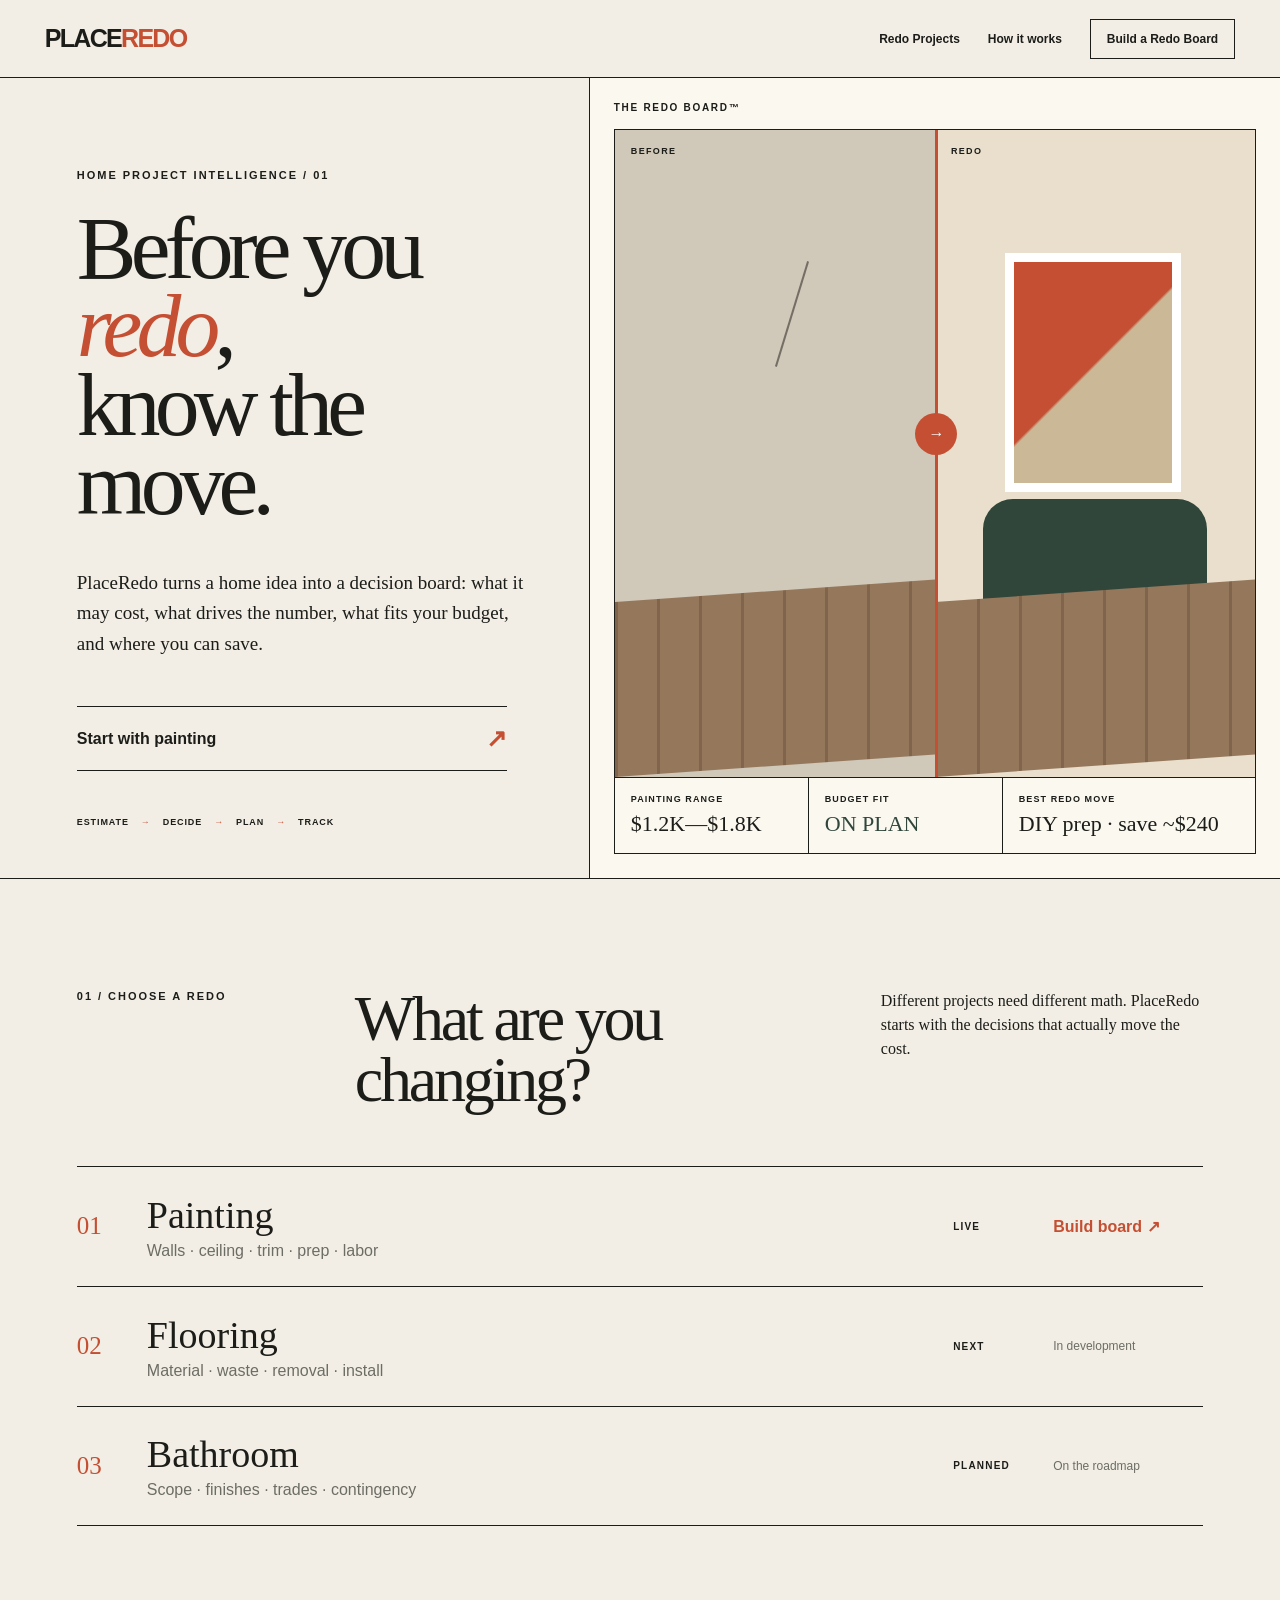
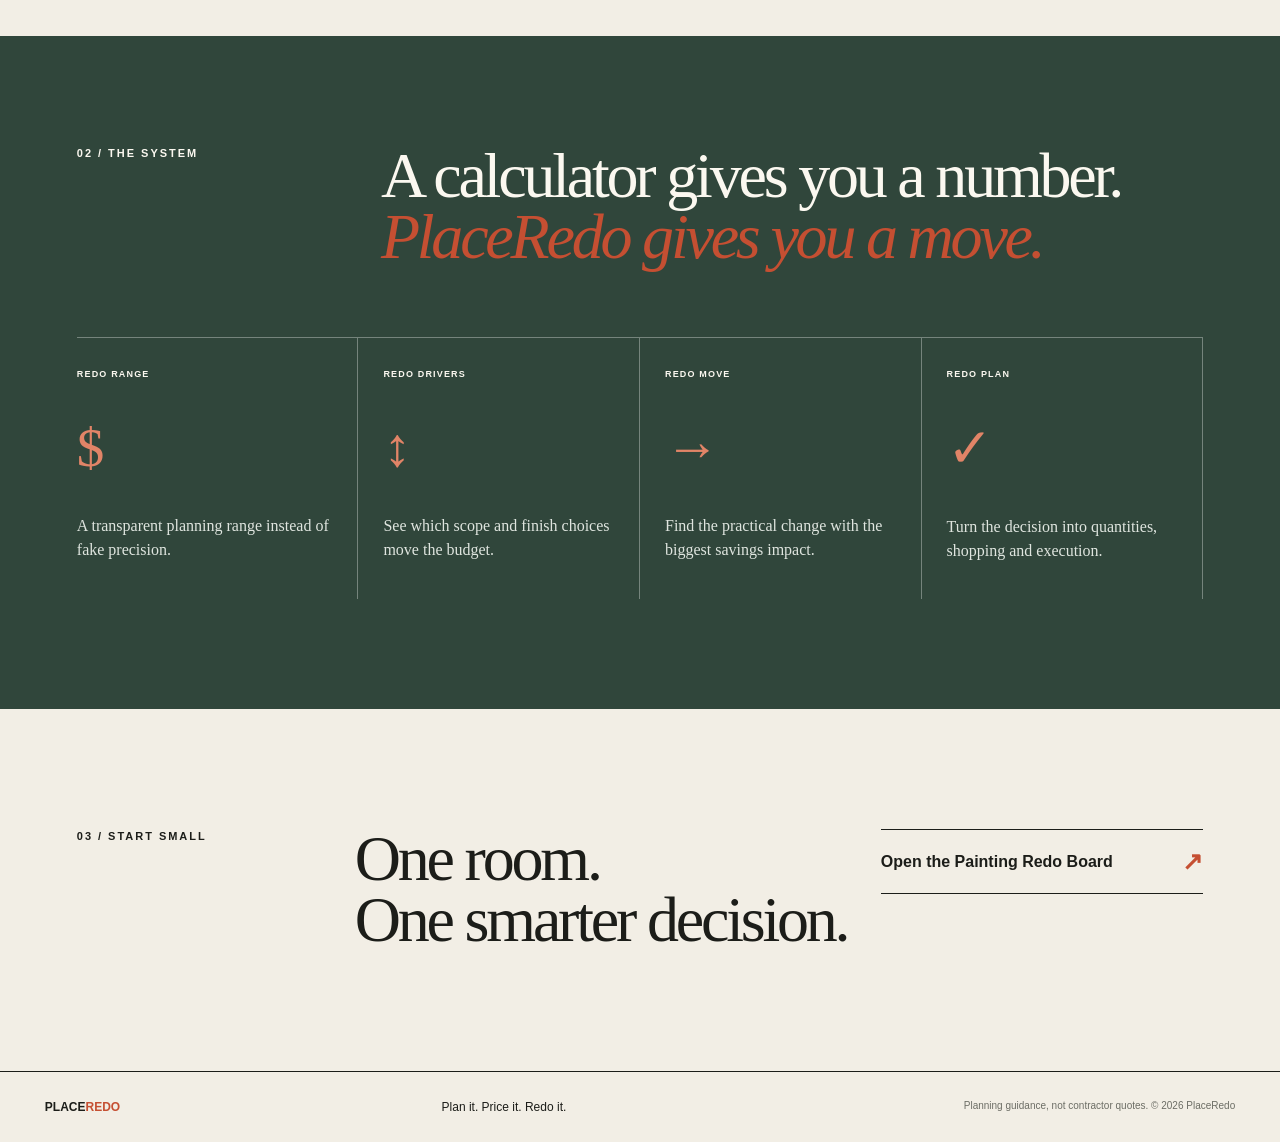
==== commit ca4a817a: "Fix staging canonical and remove premature registered mark" ====
--- a/index.html
+++ b/index.html
@@ -1,4 +1,4 @@
-<!doctype html><html lang="en"><head><meta charset="utf-8"><meta name="viewport" content="width=device-width,initial-scale=1"><title>PlaceRedo — Know Your Redo Before You Spend</title><meta name="description" content="Turn a home project into a realistic cost range, smarter choices and an actionable Redo Plan."><link rel="canonical" href="https://placeredo.com/"><link rel="stylesheet" href="assets/css/style.css"></head><body><header class="nav"><a class="brand" href="./">PLACE<span>REDO</span><sup>®</sup></a><nav><a href="#projects">Redo Projects</a><a href="#system">How it works</a><a class="nav-cta" href="painting/">Build a Redo Board</a></nav></header><main>
+<!doctype html><html lang="en"><head><meta charset="utf-8"><meta name="viewport" content="width=device-width,initial-scale=1"><title>PlaceRedo — Know Your Redo Before You Spend</title><meta name="description" content="Turn a home project into a realistic cost range, smarter choices and an actionable Redo Plan."><link rel="canonical" href="https://wiztechid.github.io/PlaceRedo/"><link rel="stylesheet" href="assets/css/style.css"></head><body><header class="nav"><a class="brand" href="./">PLACE<span>REDO</span></a><nav><a href="#projects">Redo Projects</a><a href="#system">How it works</a><a class="nav-cta" href="painting/">Build a Redo Board</a></nav></header><main>
 <section class="v3hero"><div class="hero-copy"><span class="stamp">HOME PROJECT INTELLIGENCE / 01</span><h1>Before you <em>redo</em>,<br>know the move.</h1><p>PlaceRedo turns a home idea into a decision board: what it may cost, what drives the number, what fits your budget, and where you can save.</p><a class="arrow-link" href="painting/">Start with painting <b>↗</b></a><div class="hero-proof"><span>ESTIMATE</span><i>→</i><span>DECIDE</span><i>→</i><span>PLAN</span><i>→</i><span>TRACK</span></div></div>
 <div class="redo-demo"><div class="demo-label">THE REDO BOARD™</div><div class="split-room"><div class="half before"><span>BEFORE</span><div class="crack"></div></div><div class="half after"><span>REDO</span><div class="frame"></div><div class="bench"></div></div><div class="redo-line"><b>→</b></div></div><div class="demo-data"><div><small>PAINTING RANGE</small><strong>$1.2K—$1.8K</strong></div><div><small>BUDGET FIT</small><strong class="good">ON PLAN</strong></div><div><small>BEST REDO MOVE</small><strong>DIY prep · save ~$240</strong></div></div></div></section>
 <section id="projects" class="project-ledger"><div class="ledger-head"><span>01 / CHOOSE A REDO</span><h2>What are you changing?</h2><p>Different projects need different math. PlaceRedo starts with the decisions that actually move the cost.</p></div><div class="ledger-row live"><b>01</b><div><h3>Painting</h3><p>Walls · ceiling · trim · prep · labor</p></div><span>LIVE</span><a href="painting/">Build board ↗</a></div><div class="ledger-row"><b>02</b><div><h3>Flooring</h3><p>Material · waste · removal · install</p></div><span>NEXT</span><i>In development</i></div><div class="ledger-row"><b>03</b><div><h3>Bathroom</h3><p>Scope · finishes · trades · contingency</p></div><span>PLANNED</span><i>On the roadmap</i></div></section>
--- a/assets/css/style.css
+++ b/assets/css/style.css
@@ -1 +1,3 @@
-:root{--ink:#1c1d19;--paper:#f2eee5;--cream:#fbf8f0;--red:#c54f32;--red2:#963822;--sage:#aeb8a3;--green:#30463b;--line:#bdb8ae;--muted:#6c6d65;--serif:Georgia,"Times New Roman",serif;--sans:Arial,Helvetica,sans-serif}*{box-sizing:border-box}html{scroll-behavior:smooth}body{margin:0;background:var(--paper);color:var(--ink);font-family:var(--sans)}a{color:inherit;text-decoration:none}.nav{height:78px;padding:0 3.5vw;display:flex;align-items:center;justify-content:space-between;border-bottom:1px solid var(--ink)}.brand{font-weight:900;letter-spacing:-1.5px;font-size:22px}.brand span,footer span{color:var(--red)}.brand sup{font-size:7px}.nav nav{display:flex;gap:28px;align-items:center;font-size:12px;font-weight:700}.nav-cta{border:1px solid var(--ink);padding:12px 16px}.v3hero{min-height:690px;display:grid;grid-template-columns:46% 54%;border-bottom:1px solid var(--ink)}.hero-copy{padding:7vw 4vw 4vw 6vw;display:flex;flex-direction:column;justify-content:center}.stamp,.ledger-head>span,.manifesto-title>span,.closing>span{font-size:10px;letter-spacing:.18em;font-weight:900}.hero-copy h1{font:500 clamp(56px,7vw,100px)/.88 var(--serif);letter-spacing:-.065em;margin:25px 0}.hero-copy h1 em,.manifesto h2 em{color:var(--red);font-weight:500}.hero-copy p{font:18px/1.6 var(--serif);max-width:540px}.arrow-link,.closing a{display:flex;justify-content:space-between;align-items:center;border-top:1px solid var(--ink);border-bottom:1px solid var(--ink);padding:17px 0;margin-top:28px;font-weight:800;max-width:430px}.arrow-link b,.closing a b{font-size:25px;color:var(--red)}.hero-proof{margin-top:46px;display:flex;gap:12px;align-items:center;font-size:9px;font-weight:900;letter-spacing:.1em}.hero-proof i{color:var(--red);font-style:normal}.redo-demo{background:var(--cream);border-left:1px solid var(--ink);padding:24px;display:grid;grid-template-rows:auto 1fr auto}.demo-label{font-size:10px;font-weight:900;letter-spacing:.17em;padding-bottom:16px}.split-room{position:relative;display:grid;grid-template-columns:1fr 1fr;min-height:440px;border:1px solid var(--ink);overflow:hidden}.half{position:relative;padding:16px;font-size:9px;font-weight:900;letter-spacing:.15em}.before{background:#d0c8b9}.after{background:#e9dfcc}.before:after,.after:after{content:"";position:absolute;left:0;right:0;bottom:0;height:27%;background:repeating-linear-gradient(90deg,#80654c 0 3px,#95785c 3px 42px);transform:skewY(-4deg);transform-origin:left}.crack{position:absolute;left:55%;top:20%;width:2px;height:110px;background:#746e64;transform:rotate(17deg)}.frame{position:absolute;left:22%;top:19%;width:55%;height:37%;border:9px solid #fff;background:linear-gradient(135deg,var(--red) 0 48%,#cbb897 49%)}.bench{position:absolute;left:15%;bottom:25%;width:70%;height:18%;background:var(--green);border-radius:30px 30px 4px 4px}.redo-line{position:absolute;top:0;bottom:0;left:50%;width:3px;background:var(--red);z-index:5}.redo-line b{position:absolute;top:47%;left:50%;transform:translate(-50%,-50%);background:var(--red);color:white;width:42px;height:42px;border-radius:50%;display:grid;place-items:center}.demo-data{display:grid;grid-template-columns:1fr 1fr 1.3fr;border:1px solid var(--ink);border-top:0}.demo-data div{padding:16px;border-right:1px solid var(--ink)}.demo-data div:last-child{border:0}.demo-data small{display:block;font-size:8px;font-weight:900;letter-spacing:.12em;margin-bottom:7px}.demo-data strong{font:500 20px var(--serif)}.demo-data .good{color:var(--green)}.project-ledger,.manifesto{padding:110px 6vw}.ledger-head{display:grid;grid-template-columns:1fr 2fr 1.3fr;gap:30px;align-items:start;margin-bottom:55px}.ledger-head h2,.manifesto h2,.closing h2{font:500 clamp(42px,5vw,70px)/.95 var(--serif);letter-spacing:-.05em;margin:0}.ledger-head p{font:16px/1.5 var(--serif);margin:0}.ledger-row{display:grid;grid-template-columns:70px 1fr 100px 150px;align-items:center;border-top:1px solid var(--ink);min-height:120px}.ledger-row:last-child{border-bottom:1px solid var(--ink)}.ledger-row>b{font:500 25px var(--serif);color:var(--red)}.ledger-row h3{font:500 38px var(--serif);margin:0}.ledger-row p{color:var(--muted);margin:5px 0 0}.ledger-row>span{font-size:9px;font-weight:900;letter-spacing:.12em}.ledger-row>a{font-weight:800;color:var(--red)}.ledger-row>i{font-size:12px;color:var(--muted)}.manifesto{background:var(--green);color:var(--cream)}.manifesto-title{display:grid;grid-template-columns:1fr 3fr;gap:30px}.manifesto-grid{display:grid;grid-template-columns:repeat(4,1fr);margin-top:70px;border-top:1px solid #ffffff55}.manifesto-grid article{padding:25px 25px 20px 0;border-right:1px solid #ffffff55}.manifesto-grid article+article{padding-left:25px}.manifesto-grid b{font-size:9px;letter-spacing:.13em}.manifesto-grid strong{display:block;font:500 55px var(--serif);color:#e18467;margin:35px 0}.manifesto-grid p{font:15px/1.5 var(--serif);color:#dfe5df}.closing{padding:120px 6vw;display:grid;grid-template-columns:1fr 2fr 1.3fr;gap:30px;align-items:start}.closing a{margin:0}footer{border-top:1px solid var(--ink);padding:28px 3.5vw;display:grid;grid-template-columns:1fr 1fr 1fr;font-size:12px}footer p,footer small{margin:0}footer small{text-align:right;color:var(--muted)}@media(max-width:850px){.v3hero{grid-template-columns:1fr}.redo-demo{border-left:0;border-top:1px solid var(--ink)}.ledger-head,.manifesto-title,.closing{grid-template-columns:1fr}.manifesto-grid{grid-template-columns:1fr 1fr}.ledger-row{grid-template-columns:50px 1fr 80px}.ledger-row>a,.ledger-row>i{grid-column:2;margin-bottom:20px}.nav nav a:not(.nav-cta){display:none}}@media(max-width:540px){.nav{padding:0 18px}.nav-cta{padding:10px}.v3hero{min-height:0}.hero-copy{padding:60px 22px}.hero-copy h1{font-size:57px}.hero-proof{flex-wrap:wrap}.redo-demo{padding:14px}.split-room{min-height:330px}.demo-data{grid-template-columns:1fr}.demo-data div{border-right:0;border-bottom:1px solid var(--ink)}.project-ledger,.manifesto,.closing{padding:75px 22px}.ledger-row{grid-template-columns:42px 1fr 65px}.ledger-row h3{font-size:29px}.ledger-row p{font-size:12px}.manifesto-grid{grid-template-columns:1fr}.manifesto-grid article{border-right:0;border-bottom:1px solid #ffffff55;padding-left:0!important}footer{grid-template-columns:1fr;gap:8px;padding:24px 18px}footer small{text-align:left}}+:root{--ink:#1c1d19;--paper:#f2eee5;--cream:#fbf8f0;--red:#c54f32;--red2:#963822;--sage:#aeb8a3;--green:#30463b;--line:#bdb8ae;--muted:#6c6d65;--serif:Georgia,"Times New Roman",serif;--sans:Arial,Helvetica,sans-serif}*{box-sizing:border-box}html{scroll-behavior:smooth}body{margin:0;background:var(--paper);color:var(--ink);font-family:var(--sans)}a{color:inherit;text-decoration:none}.nav{height:78px;padding:0 3.5vw;display:flex;align-items:center;justify-content:space-between;border-bottom:1px solid var(--ink)}.brand{font-weight:900;letter-spacing:-1.5px;font-size:22px}.brand span,footer span{color:var(--red)}.brand sup{font-size:7px}.nav nav{display:flex;gap:28px;align-items:center;font-size:12px;font-weight:700}.nav-cta{border:1px solid var(--ink);padding:12px 16px}.v3hero{min-height:690px;display:grid;grid-template-columns:46% 54%;border-bottom:1px solid var(--ink)}.hero-copy{padding:7vw 4vw 4vw 6vw;display:flex;flex-direction:column;justify-content:center}.stamp,.ledger-head>span,.manifesto-title>span,.closing>span{font-size:10px;letter-spacing:.18em;font-weight:900}.hero-copy h1{font:500 clamp(56px,7vw,100px)/.88 var(--serif);letter-spacing:-.065em;margin:25px 0}.hero-copy h1 em,.manifesto h2 em{color:var(--red);font-weight:500}.hero-copy p{font:18px/1.6 var(--serif);max-width:540px}.arrow-link,.closing a{display:flex;justify-content:space-between;align-items:center;border-top:1px solid var(--ink);border-bottom:1px solid var(--ink);padding:17px 0;margin-top:28px;font-weight:800;max-width:430px}.arrow-link b,.closing a b{font-size:25px;color:var(--red)}.hero-proof{margin-top:46px;display:flex;gap:12px;align-items:center;font-size:9px;font-weight:900;letter-spacing:.1em}.hero-proof i{color:var(--red);font-style:normal}.redo-demo{background:var(--cream);border-left:1px solid var(--ink);padding:24px;display:grid;grid-template-rows:auto 1fr auto}.demo-label{font-size:10px;font-weight:900;letter-spacing:.17em;padding-bottom:16px}.split-room{position:relative;display:grid;grid-template-columns:1fr 1fr;min-height:440px;border:1px solid var(--ink);overflow:hidden}.half{position:relative;padding:16px;font-size:9px;font-weight:900;letter-spacing:.15em}.before{background:#d0c8b9}.after{background:#e9dfcc}.before:after,.after:after{content:"";position:absolute;left:0;right:0;bottom:0;height:27%;background:repeating-linear-gradient(90deg,#80654c 0 3px,#95785c 3px 42px);transform:skewY(-4deg);transform-origin:left}.crack{position:absolute;left:55%;top:20%;width:2px;height:110px;background:#746e64;transform:rotate(17deg)}.frame{position:absolute;left:22%;top:19%;width:55%;height:37%;border:9px solid #fff;background:linear-gradient(135deg,var(--red) 0 48%,#cbb897 49%)}.bench{position:absolute;left:15%;bottom:25%;width:70%;height:18%;background:var(--green);border-radius:30px 30px 4px 4px}.redo-line{position:absolute;top:0;bottom:0;left:50%;width:3px;background:var(--red);z-index:5}.redo-line b{position:absolute;top:47%;left:50%;transform:translate(-50%,-50%);background:var(--red);color:white;width:42px;height:42px;border-radius:50%;display:grid;place-items:center}.demo-data{display:grid;grid-template-columns:1fr 1fr 1.3fr;border:1px solid var(--ink);border-top:0}.demo-data div{padding:16px;border-right:1px solid var(--ink)}.demo-data div:last-child{border:0}.demo-data small{display:block;font-size:8px;font-weight:900;letter-spacing:.12em;margin-bottom:7px}.demo-data strong{font:500 20px var(--serif)}.demo-data .good{color:var(--green)}.project-ledger,.manifesto{padding:110px 6vw}.ledger-head{display:grid;grid-template-columns:1fr 2fr 1.3fr;gap:30px;align-items:start;margin-bottom:55px}.ledger-head h2,.manifesto h2,.closing h2{font:500 clamp(42px,5vw,70px)/.95 var(--serif);letter-spacing:-.05em;margin:0}.ledger-head p{font:16px/1.5 var(--serif);margin:0}.ledger-row{display:grid;grid-template-columns:70px 1fr 100px 150px;align-items:center;border-top:1px solid var(--ink);min-height:120px}.ledger-row:last-child{border-bottom:1px solid var(--ink)}.ledger-row>b{font:500 25px var(--serif);color:var(--red)}.ledger-row h3{font:500 38px var(--serif);margin:0}.ledger-row p{color:var(--muted);margin:5px 0 0}.ledger-row>span{font-size:9px;font-weight:900;letter-spacing:.12em}.ledger-row>a{font-weight:800;color:var(--red)}.ledger-row>i{font-size:12px;color:var(--muted)}.manifesto{background:var(--green);color:var(--cream)}.manifesto-title{display:grid;grid-template-columns:1fr 3fr;gap:30px}.manifesto-grid{display:grid;grid-template-columns:repeat(4,1fr);margin-top:70px;border-top:1px solid #ffffff55}.manifesto-grid article{padding:25px 25px 20px 0;border-right:1px solid #ffffff55}.manifesto-grid article+article{padding-left:25px}.manifesto-grid b{font-size:9px;letter-spacing:.13em}.manifesto-grid strong{display:block;font:500 55px var(--serif);color:#e18467;margin:35px 0}.manifesto-grid p{font:15px/1.5 var(--serif);color:#dfe5df}.closing{padding:120px 6vw;display:grid;grid-template-columns:1fr 2fr 1.3fr;gap:30px;align-items:start}.closing a{margin:0}footer{border-top:1px solid var(--ink);padding:28px 3.5vw;display:grid;grid-template-columns:1fr 1fr 1fr;font-size:12px}footer p,footer small{margin:0}footer small{text-align:right;color:var(--muted)}@media(max-width:850px){.v3hero{grid-template-columns:1fr}.redo-demo{border-left:0;border-top:1px solid var(--ink)}.ledger-head,.manifesto-title,.closing{grid-template-columns:1fr}.manifesto-grid{grid-template-columns:1fr 1fr}.ledger-row{grid-template-columns:50px 1fr 80px}.ledger-row>a,.ledger-row>i{grid-column:2;margin-bottom:20px}.nav nav a:not(.nav-cta){display:none}}@media(max-width:540px){.nav{padding:0 18px}.nav-cta{padding:10px}.v3hero{min-height:0}.hero-copy{padding:60px 22px}.hero-copy h1{font-size:57px}.hero-proof{flex-wrap:wrap}.redo-demo{padding:14px}.split-room{min-height:330px}.demo-data{grid-template-columns:1fr}.demo-data div{border-right:0;border-bottom:1px solid var(--ink)}.project-ledger,.manifesto,.closing{padding:75px 22px}.ledger-row{grid-template-columns:42px 1fr 65px}.ledger-row h3{font-size:29px}.ledger-row p{font-size:12px}.manifesto-grid{grid-template-columns:1fr}.manifesto-grid article{border-right:0;border-bottom:1px solid #ffffff55;padding-left:0!important}footer{grid-template-columns:1fr;gap:8px;padding:24px 18px}footer small{text-align:left}}
+/* v3.1 production polish */
+.brand{font-size:25px;letter-spacing:-1.7px}.stamp,.ledger-head>span,.manifesto-title>span,.closing>span{font-size:11px;line-height:1.45}.hero-copy p{font-size:19px}.arrow-link{min-height:54px}.ledger-head p,.manifesto-grid p{font-size:16px}.ledger-row>span{font-size:10px}.ledger-row>i{font-style:normal}.demo-data small{font-size:9px}.demo-data strong{font-size:22px}@media(max-width:850px){.hero-copy{padding-top:64px;padding-bottom:58px}.ledger-head{gap:14px}.project-ledger,.manifesto{padding-top:85px;padding-bottom:85px}}@media(max-width:540px){.brand{font-size:21px}.nav{height:68px}.nav-cta{font-size:11px}.hero-copy p{font-size:17px}.stamp,.ledger-head>span,.manifesto-title>span,.closing>span{font-size:10px}.hero-copy h1{font-size:55px}.demo-data small{font-size:9px}.project-ledger,.manifesto,.closing{padding-top:64px;padding-bottom:64px}.ledger-head p{font-size:15px}.ledger-row{min-height:105px}.manifesto-grid p{font-size:15px}.closing a{min-height:54px}}
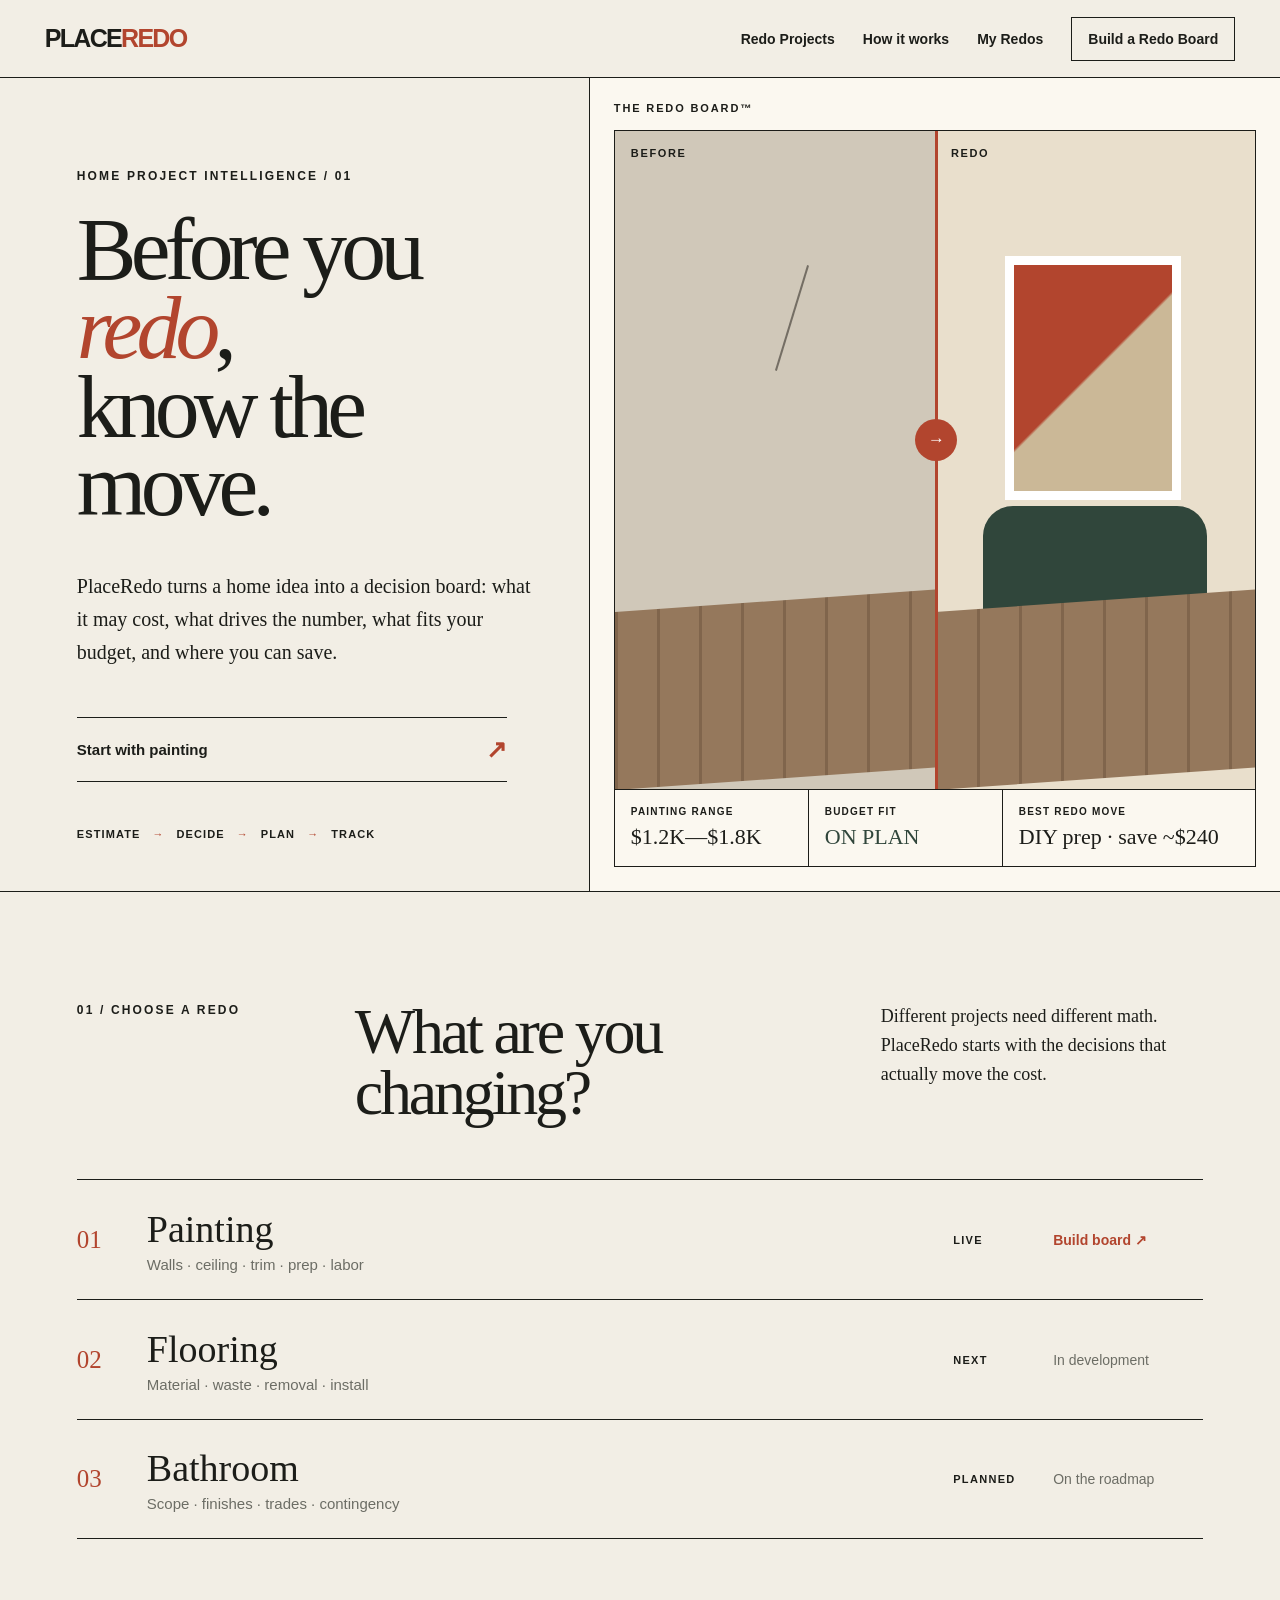
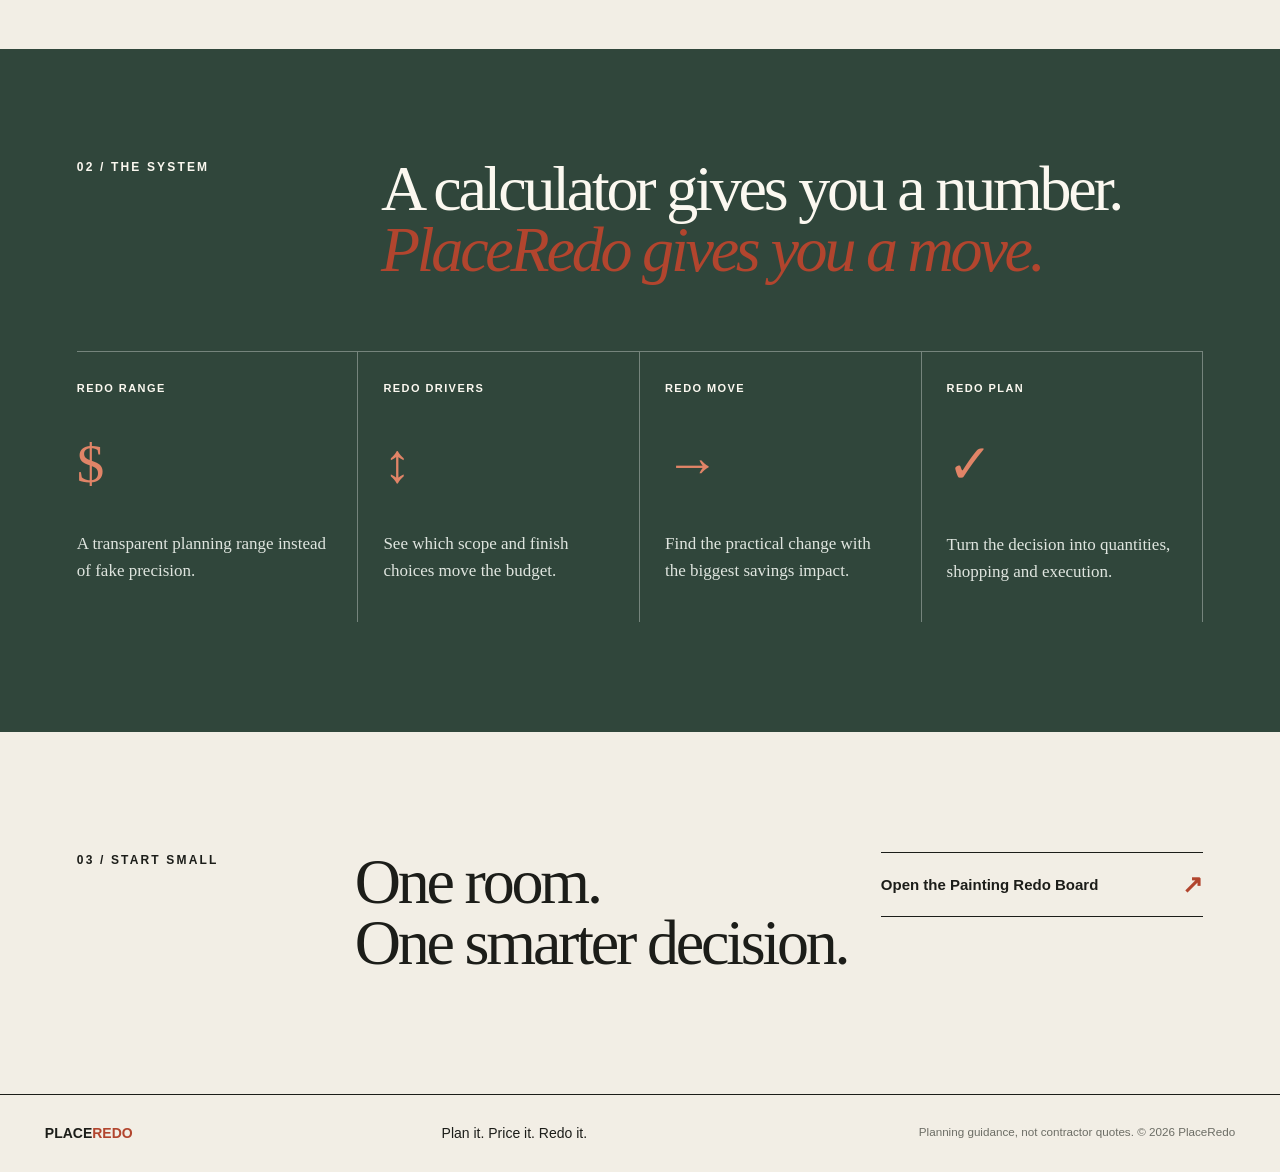
==== commit 4e9261f8: "Link homepage to Project Memory workspace" ====
--- a/index.html
+++ b/index.html
@@ -1,4 +1,4 @@
-<!doctype html><html lang="en"><head><meta charset="utf-8"><meta name="viewport" content="width=device-width,initial-scale=1"><title>PlaceRedo — Know Your Redo Before You Spend</title><meta name="description" content="Turn a home project into a realistic cost range, smarter choices and an actionable Redo Plan."><link rel="canonical" href="https://wiztechid.github.io/PlaceRedo/"><link rel="stylesheet" href="assets/css/style.css"></head><body><header class="nav"><a class="brand" href="./">PLACE<span>REDO</span></a><nav><a href="#projects">Redo Projects</a><a href="#system">How it works</a><a class="nav-cta" href="painting/">Build a Redo Board</a></nav></header><main>
+<!doctype html><html lang="en"><head><meta charset="utf-8"><meta name="viewport" content="width=device-width,initial-scale=1"><title>PlaceRedo — Know Your Redo Before You Spend</title><meta name="description" content="Turn a home project into a realistic cost range, smarter choices and an actionable Redo Plan."><link rel="canonical" href="https://wiztechid.github.io/PlaceRedo/"><link rel="stylesheet" href="assets/css/style.css"></head><body><header class="nav"><a class="brand" href="./">PLACE<span>REDO</span></a><nav><a href="#projects">Redo Projects</a><a href="#system">How it works</a><a href="my-redos/">My Redos</a><a class="nav-cta" href="painting/">Build a Redo Board</a></nav></header><main>
 <section class="v3hero"><div class="hero-copy"><span class="stamp">HOME PROJECT INTELLIGENCE / 01</span><h1>Before you <em>redo</em>,<br>know the move.</h1><p>PlaceRedo turns a home idea into a decision board: what it may cost, what drives the number, what fits your budget, and where you can save.</p><a class="arrow-link" href="painting/">Start with painting <b>↗</b></a><div class="hero-proof"><span>ESTIMATE</span><i>→</i><span>DECIDE</span><i>→</i><span>PLAN</span><i>→</i><span>TRACK</span></div></div>
 <div class="redo-demo"><div class="demo-label">THE REDO BOARD™</div><div class="split-room"><div class="half before"><span>BEFORE</span><div class="crack"></div></div><div class="half after"><span>REDO</span><div class="frame"></div><div class="bench"></div></div><div class="redo-line"><b>→</b></div></div><div class="demo-data"><div><small>PAINTING RANGE</small><strong>$1.2K—$1.8K</strong></div><div><small>BUDGET FIT</small><strong class="good">ON PLAN</strong></div><div><small>BEST REDO MOVE</small><strong>DIY prep · save ~$240</strong></div></div></div></section>
 <section id="projects" class="project-ledger"><div class="ledger-head"><span>01 / CHOOSE A REDO</span><h2>What are you changing?</h2><p>Different projects need different math. PlaceRedo starts with the decisions that actually move the cost.</p></div><div class="ledger-row live"><b>01</b><div><h3>Painting</h3><p>Walls · ceiling · trim · prep · labor</p></div><span>LIVE</span><a href="painting/">Build board ↗</a></div><div class="ledger-row"><b>02</b><div><h3>Flooring</h3><p>Material · waste · removal · install</p></div><span>NEXT</span><i>In development</i></div><div class="ledger-row"><b>03</b><div><h3>Bathroom</h3><p>Scope · finishes · trades · contingency</p></div><span>PLANNED</span><i>On the roadmap</i></div></section>
--- a/assets/css/style.css
+++ b/assets/css/style.css
@@ -1,3 +1,7 @@
-:root{--ink:#1c1d19;--paper:#f2eee5;--cream:#fbf8f0;--red:#c54f32;--red2:#963822;--sage:#aeb8a3;--green:#30463b;--line:#bdb8ae;--muted:#6c6d65;--serif:Georgia,"Times New Roman",serif;--sans:Arial,Helvetica,sans-serif}*{box-sizing:border-box}html{scroll-behavior:smooth}body{margin:0;background:var(--paper);color:var(--ink);font-family:var(--sans)}a{color:inherit;text-decoration:none}.nav{height:78px;padding:0 3.5vw;display:flex;align-items:center;justify-content:space-between;border-bottom:1px solid var(--ink)}.brand{font-weight:900;letter-spacing:-1.5px;font-size:22px}.brand span,footer span{color:var(--red)}.brand sup{font-size:7px}.nav nav{display:flex;gap:28px;align-items:center;font-size:12px;font-weight:700}.nav-cta{border:1px solid var(--ink);padding:12px 16px}.v3hero{min-height:690px;display:grid;grid-template-columns:46% 54%;border-bottom:1px solid var(--ink)}.hero-copy{padding:7vw 4vw 4vw 6vw;display:flex;flex-direction:column;justify-content:center}.stamp,.ledger-head>span,.manifesto-title>span,.closing>span{font-size:10px;letter-spacing:.18em;font-weight:900}.hero-copy h1{font:500 clamp(56px,7vw,100px)/.88 var(--serif);letter-spacing:-.065em;margin:25px 0}.hero-copy h1 em,.manifesto h2 em{color:var(--red);font-weight:500}.hero-copy p{font:18px/1.6 var(--serif);max-width:540px}.arrow-link,.closing a{display:flex;justify-content:space-between;align-items:center;border-top:1px solid var(--ink);border-bottom:1px solid var(--ink);padding:17px 0;margin-top:28px;font-weight:800;max-width:430px}.arrow-link b,.closing a b{font-size:25px;color:var(--red)}.hero-proof{margin-top:46px;display:flex;gap:12px;align-items:center;font-size:9px;font-weight:900;letter-spacing:.1em}.hero-proof i{color:var(--red);font-style:normal}.redo-demo{background:var(--cream);border-left:1px solid var(--ink);padding:24px;display:grid;grid-template-rows:auto 1fr auto}.demo-label{font-size:10px;font-weight:900;letter-spacing:.17em;padding-bottom:16px}.split-room{position:relative;display:grid;grid-template-columns:1fr 1fr;min-height:440px;border:1px solid var(--ink);overflow:hidden}.half{position:relative;padding:16px;font-size:9px;font-weight:900;letter-spacing:.15em}.before{background:#d0c8b9}.after{background:#e9dfcc}.before:after,.after:after{content:"";position:absolute;left:0;right:0;bottom:0;height:27%;background:repeating-linear-gradient(90deg,#80654c 0 3px,#95785c 3px 42px);transform:skewY(-4deg);transform-origin:left}.crack{position:absolute;left:55%;top:20%;width:2px;height:110px;background:#746e64;transform:rotate(17deg)}.frame{position:absolute;left:22%;top:19%;width:55%;height:37%;border:9px solid #fff;background:linear-gradient(135deg,var(--red) 0 48%,#cbb897 49%)}.bench{position:absolute;left:15%;bottom:25%;width:70%;height:18%;background:var(--green);border-radius:30px 30px 4px 4px}.redo-line{position:absolute;top:0;bottom:0;left:50%;width:3px;background:var(--red);z-index:5}.redo-line b{position:absolute;top:47%;left:50%;transform:translate(-50%,-50%);background:var(--red);color:white;width:42px;height:42px;border-radius:50%;display:grid;place-items:center}.demo-data{display:grid;grid-template-columns:1fr 1fr 1.3fr;border:1px solid var(--ink);border-top:0}.demo-data div{padding:16px;border-right:1px solid var(--ink)}.demo-data div:last-child{border:0}.demo-data small{display:block;font-size:8px;font-weight:900;letter-spacing:.12em;margin-bottom:7px}.demo-data strong{font:500 20px var(--serif)}.demo-data .good{color:var(--green)}.project-ledger,.manifesto{padding:110px 6vw}.ledger-head{display:grid;grid-template-columns:1fr 2fr 1.3fr;gap:30px;align-items:start;margin-bottom:55px}.ledger-head h2,.manifesto h2,.closing h2{font:500 clamp(42px,5vw,70px)/.95 var(--serif);letter-spacing:-.05em;margin:0}.ledger-head p{font:16px/1.5 var(--serif);margin:0}.ledger-row{display:grid;grid-template-columns:70px 1fr 100px 150px;align-items:center;border-top:1px solid var(--ink);min-height:120px}.ledger-row:last-child{border-bottom:1px solid var(--ink)}.ledger-row>b{font:500 25px var(--serif);color:var(--red)}.ledger-row h3{font:500 38px var(--serif);margin:0}.ledger-row p{color:var(--muted);margin:5px 0 0}.ledger-row>span{font-size:9px;font-weight:900;letter-spacing:.12em}.ledger-row>a{font-weight:800;color:var(--red)}.ledger-row>i{font-size:12px;color:var(--muted)}.manifesto{background:var(--green);color:var(--cream)}.manifesto-title{display:grid;grid-template-columns:1fr 3fr;gap:30px}.manifesto-grid{display:grid;grid-template-columns:repeat(4,1fr);margin-top:70px;border-top:1px solid #ffffff55}.manifesto-grid article{padding:25px 25px 20px 0;border-right:1px solid #ffffff55}.manifesto-grid article+article{padding-left:25px}.manifesto-grid b{font-size:9px;letter-spacing:.13em}.manifesto-grid strong{display:block;font:500 55px var(--serif);color:#e18467;margin:35px 0}.manifesto-grid p{font:15px/1.5 var(--serif);color:#dfe5df}.closing{padding:120px 6vw;display:grid;grid-template-columns:1fr 2fr 1.3fr;gap:30px;align-items:start}.closing a{margin:0}footer{border-top:1px solid var(--ink);padding:28px 3.5vw;display:grid;grid-template-columns:1fr 1fr 1fr;font-size:12px}footer p,footer small{margin:0}footer small{text-align:right;color:var(--muted)}@media(max-width:850px){.v3hero{grid-template-columns:1fr}.redo-demo{border-left:0;border-top:1px solid var(--ink)}.ledger-head,.manifesto-title,.closing{grid-template-columns:1fr}.manifesto-grid{grid-template-columns:1fr 1fr}.ledger-row{grid-template-columns:50px 1fr 80px}.ledger-row>a,.ledger-row>i{grid-column:2;margin-bottom:20px}.nav nav a:not(.nav-cta){display:none}}@media(max-width:540px){.nav{padding:0 18px}.nav-cta{padding:10px}.v3hero{min-height:0}.hero-copy{padding:60px 22px}.hero-copy h1{font-size:57px}.hero-proof{flex-wrap:wrap}.redo-demo{padding:14px}.split-room{min-height:330px}.demo-data{grid-template-columns:1fr}.demo-data div{border-right:0;border-bottom:1px solid var(--ink)}.project-ledger,.manifesto,.closing{padding:75px 22px}.ledger-row{grid-template-columns:42px 1fr 65px}.ledger-row h3{font-size:29px}.ledger-row p{font-size:12px}.manifesto-grid{grid-template-columns:1fr}.manifesto-grid article{border-right:0;border-bottom:1px solid #ffffff55;padding-left:0!important}footer{grid-template-columns:1fr;gap:8px;padding:24px 18px}footer small{text-align:left}}
+:root{--ink:#1c1d19;--paper:#f2eee5;--cream:#fbf8f0;--red:#b2452e;--red2:#963822;--sage:#aeb8a3;--green:#30463b;--line:#bdb8ae;--muted:#6c6d65;--serif:Georgia,"Times New Roman",serif;--sans:Arial,Helvetica,sans-serif}*{box-sizing:border-box}html{scroll-behavior:smooth}body{margin:0;background:var(--paper);color:var(--ink);font-family:var(--sans)}a{color:inherit;text-decoration:none}.nav{height:78px;padding:0 3.5vw;display:flex;align-items:center;justify-content:space-between;border-bottom:1px solid var(--ink)}.brand{font-weight:900;letter-spacing:-1.5px;font-size:22px}.brand span,footer span{color:var(--red)}.brand sup{font-size:7px}.nav nav{display:flex;gap:28px;align-items:center;font-size:12px;font-weight:700}.nav-cta{border:1px solid var(--ink);padding:12px 16px}.v3hero{min-height:690px;display:grid;grid-template-columns:46% 54%;border-bottom:1px solid var(--ink)}.hero-copy{padding:7vw 4vw 4vw 6vw;display:flex;flex-direction:column;justify-content:center}.stamp,.ledger-head>span,.manifesto-title>span,.closing>span{font-size:10px;letter-spacing:.18em;font-weight:900}.hero-copy h1{font:500 clamp(56px,7vw,100px)/.88 var(--serif);letter-spacing:-.065em;margin:25px 0}.hero-copy h1 em,.manifesto h2 em{color:var(--red);font-weight:500}.hero-copy p{font:18px/1.6 var(--serif);max-width:540px}.arrow-link,.closing a{display:flex;justify-content:space-between;align-items:center;border-top:1px solid var(--ink);border-bottom:1px solid var(--ink);padding:17px 0;margin-top:28px;font-weight:800;max-width:430px}.arrow-link b,.closing a b{font-size:25px;color:var(--red)}.hero-proof{margin-top:46px;display:flex;gap:12px;align-items:center;font-size:9px;font-weight:900;letter-spacing:.1em}.hero-proof i{color:var(--red);font-style:normal}.redo-demo{background:var(--cream);border-left:1px solid var(--ink);padding:24px;display:grid;grid-template-rows:auto 1fr auto}.demo-label{font-size:10px;font-weight:900;letter-spacing:.17em;padding-bottom:16px}.split-room{position:relative;display:grid;grid-template-columns:1fr 1fr;min-height:440px;border:1px solid var(--ink);overflow:hidden}.half{position:relative;padding:16px;font-size:9px;font-weight:900;letter-spacing:.15em}.before{background:#d0c8b9}.after{background:#e9dfcc}.before:after,.after:after{content:"";position:absolute;left:0;right:0;bottom:0;height:27%;background:repeating-linear-gradient(90deg,#80654c 0 3px,#95785c 3px 42px);transform:skewY(-4deg);transform-origin:left}.crack{position:absolute;left:55%;top:20%;width:2px;height:110px;background:#746e64;transform:rotate(17deg)}.frame{position:absolute;left:22%;top:19%;width:55%;height:37%;border:9px solid #fff;background:linear-gradient(135deg,var(--red) 0 48%,#cbb897 49%)}.bench{position:absolute;left:15%;bottom:25%;width:70%;height:18%;background:var(--green);border-radius:30px 30px 4px 4px}.redo-line{position:absolute;top:0;bottom:0;left:50%;width:3px;background:var(--red);z-index:5}.redo-line b{position:absolute;top:47%;left:50%;transform:translate(-50%,-50%);background:var(--red);color:white;width:42px;height:42px;border-radius:50%;display:grid;place-items:center}.demo-data{display:grid;grid-template-columns:1fr 1fr 1.3fr;border:1px solid var(--ink);border-top:0}.demo-data div{padding:16px;border-right:1px solid var(--ink)}.demo-data div:last-child{border:0}.demo-data small{display:block;font-size:8px;font-weight:900;letter-spacing:.12em;margin-bottom:7px}.demo-data strong{font:500 20px var(--serif)}.demo-data .good{color:var(--green)}.project-ledger,.manifesto{padding:110px 6vw}.ledger-head{display:grid;grid-template-columns:1fr 2fr 1.3fr;gap:30px;align-items:start;margin-bottom:55px}.ledger-head h2,.manifesto h2,.closing h2{font:500 clamp(42px,5vw,70px)/.95 var(--serif);letter-spacing:-.05em;margin:0}.ledger-head p{font:16px/1.5 var(--serif);margin:0}.ledger-row{display:grid;grid-template-columns:70px 1fr 100px 150px;align-items:center;border-top:1px solid var(--ink);min-height:120px}.ledger-row:last-child{border-bottom:1px solid var(--ink)}.ledger-row>b{font:500 25px var(--serif);color:var(--red)}.ledger-row h3{font:500 38px var(--serif);margin:0}.ledger-row p{color:var(--muted);margin:5px 0 0}.ledger-row>span{font-size:9px;font-weight:900;letter-spacing:.12em}.ledger-row>a{font-weight:800;color:var(--red)}.ledger-row>i{font-size:12px;color:var(--muted)}.manifesto{background:var(--green);color:var(--cream)}.manifesto-title{display:grid;grid-template-columns:1fr 3fr;gap:30px}.manifesto-grid{display:grid;grid-template-columns:repeat(4,1fr);margin-top:70px;border-top:1px solid #ffffff55}.manifesto-grid article{padding:25px 25px 20px 0;border-right:1px solid #ffffff55}.manifesto-grid article+article{padding-left:25px}.manifesto-grid b{font-size:9px;letter-spacing:.13em}.manifesto-grid strong{display:block;font:500 55px var(--serif);color:#e18467;margin:35px 0}.manifesto-grid p{font:15px/1.5 var(--serif);color:#dfe5df}.closing{padding:120px 6vw;display:grid;grid-template-columns:1fr 2fr 1.3fr;gap:30px;align-items:start}.closing a{margin:0}footer{border-top:1px solid var(--ink);padding:28px 3.5vw;display:grid;grid-template-columns:1fr 1fr 1fr;font-size:12px}footer p,footer small{margin:0}footer small{text-align:right;color:var(--muted)}@media(max-width:850px){.v3hero{grid-template-columns:1fr}.redo-demo{border-left:0;border-top:1px solid var(--ink)}.ledger-head,.manifesto-title,.closing{grid-template-columns:1fr}.manifesto-grid{grid-template-columns:1fr 1fr}.ledger-row{grid-template-columns:50px 1fr 80px}.ledger-row>a,.ledger-row>i{grid-column:2;margin-bottom:20px}.nav nav a:not(.nav-cta){display:none}}@media(max-width:540px){.nav{padding:0 18px}.nav-cta{padding:10px}.v3hero{min-height:0}.hero-copy{padding:60px 22px}.hero-copy h1{font-size:57px}.hero-proof{flex-wrap:wrap}.redo-demo{padding:14px}.split-room{min-height:330px}.demo-data{grid-template-columns:1fr}.demo-data div{border-right:0;border-bottom:1px solid var(--ink)}.project-ledger,.manifesto,.closing{padding:75px 22px}.ledger-row{grid-template-columns:42px 1fr 65px}.ledger-row h3{font-size:29px}.ledger-row p{font-size:12px}.manifesto-grid{grid-template-columns:1fr}.manifesto-grid article{border-right:0;border-bottom:1px solid #ffffff55;padding-left:0!important}footer{grid-template-columns:1fr;gap:8px;padding:24px 18px}footer small{text-align:left}}
 /* v3.1 production polish */
-.brand{font-size:25px;letter-spacing:-1.7px}.stamp,.ledger-head>span,.manifesto-title>span,.closing>span{font-size:11px;line-height:1.45}.hero-copy p{font-size:19px}.arrow-link{min-height:54px}.ledger-head p,.manifesto-grid p{font-size:16px}.ledger-row>span{font-size:10px}.ledger-row>i{font-style:normal}.demo-data small{font-size:9px}.demo-data strong{font-size:22px}@media(max-width:850px){.hero-copy{padding-top:64px;padding-bottom:58px}.ledger-head{gap:14px}.project-ledger,.manifesto{padding-top:85px;padding-bottom:85px}}@media(max-width:540px){.brand{font-size:21px}.nav{height:68px}.nav-cta{font-size:11px}.hero-copy p{font-size:17px}.stamp,.ledger-head>span,.manifesto-title>span,.closing>span{font-size:10px}.hero-copy h1{font-size:55px}.demo-data small{font-size:9px}.project-ledger,.manifesto,.closing{padding-top:64px;padding-bottom:64px}.ledger-head p{font-size:15px}.ledger-row{min-height:105px}.manifesto-grid p{font-size:15px}.closing a{min-height:54px}}+.brand{font-size:25px;letter-spacing:-1.7px}.stamp,.ledger-head>span,.manifesto-title>span,.closing>span{font-size:11px;line-height:1.45}.hero-copy p{font-size:19px}.arrow-link{min-height:54px}.ledger-head p,.manifesto-grid p{font-size:16px}.ledger-row>span{font-size:10px}.ledger-row>i{font-style:normal}.demo-data small{font-size:9px}.demo-data strong{font-size:22px}@media(max-width:850px){.hero-copy{padding-top:64px;padding-bottom:58px}.ledger-head{gap:14px}.project-ledger,.manifesto{padding-top:85px;padding-bottom:85px}}@media(max-width:540px){.brand{font-size:21px}.nav{height:68px}.nav-cta{font-size:11px}.hero-copy p{font-size:17px}.stamp,.ledger-head>span,.manifesto-title>span,.closing>span{font-size:10px}.hero-copy h1{font-size:55px}.demo-data small{font-size:9px}.project-ledger,.manifesto,.closing{padding-top:64px;padding-bottom:64px}.ledger-head p{font-size:15px}.ledger-row{min-height:105px}.manifesto-grid p{font-size:15px}.closing a{min-height:54px}}
+/* v3.2 readability pass — homeowner 30–59 */
+body{font-size:17px}.nav nav{font-size:14px}.stamp,.ledger-head>span,.manifesto-title>span,.closing>span{font-size:12px}.hero-copy p{font-size:20px;line-height:1.65}.arrow-link,.closing a{font-size:15px}.hero-proof{font-size:11px}.demo-label{font-size:11px}.half{font-size:11px}.demo-data small{font-size:10px}.ledger-head p{font-size:18px;line-height:1.6}.ledger-row p{font-size:15px}.ledger-row>span{font-size:11px}.ledger-row>a,.ledger-row>i{font-size:14px}.manifesto-grid b{font-size:11px}.manifesto-grid p{font-size:17px;line-height:1.6}footer{font-size:14px;line-height:1.5}@media(max-width:850px){.nav nav{font-size:13px}}@media(max-width:540px){body{font-size:16px}.hero-copy p{font-size:18px}.stamp,.ledger-head>span,.manifesto-title>span,.closing>span{font-size:11px}.hero-proof{font-size:10px}.ledger-head p{font-size:17px}.ledger-row p{font-size:14px}.manifesto-grid p{font-size:16px}footer{font-size:13px}}
+/* final regression hardening */
+.nav nav a{min-height:44px;display:inline-flex;align-items:center}.ledger-row>a{padding:14px 0;min-height:44px}.demo-data strong,.ledger-row,.manifesto-grid article,.closing,.board-range strong{overflow-wrap:anywhere}@media(max-width:540px){.nav-cta{min-height:44px}}
